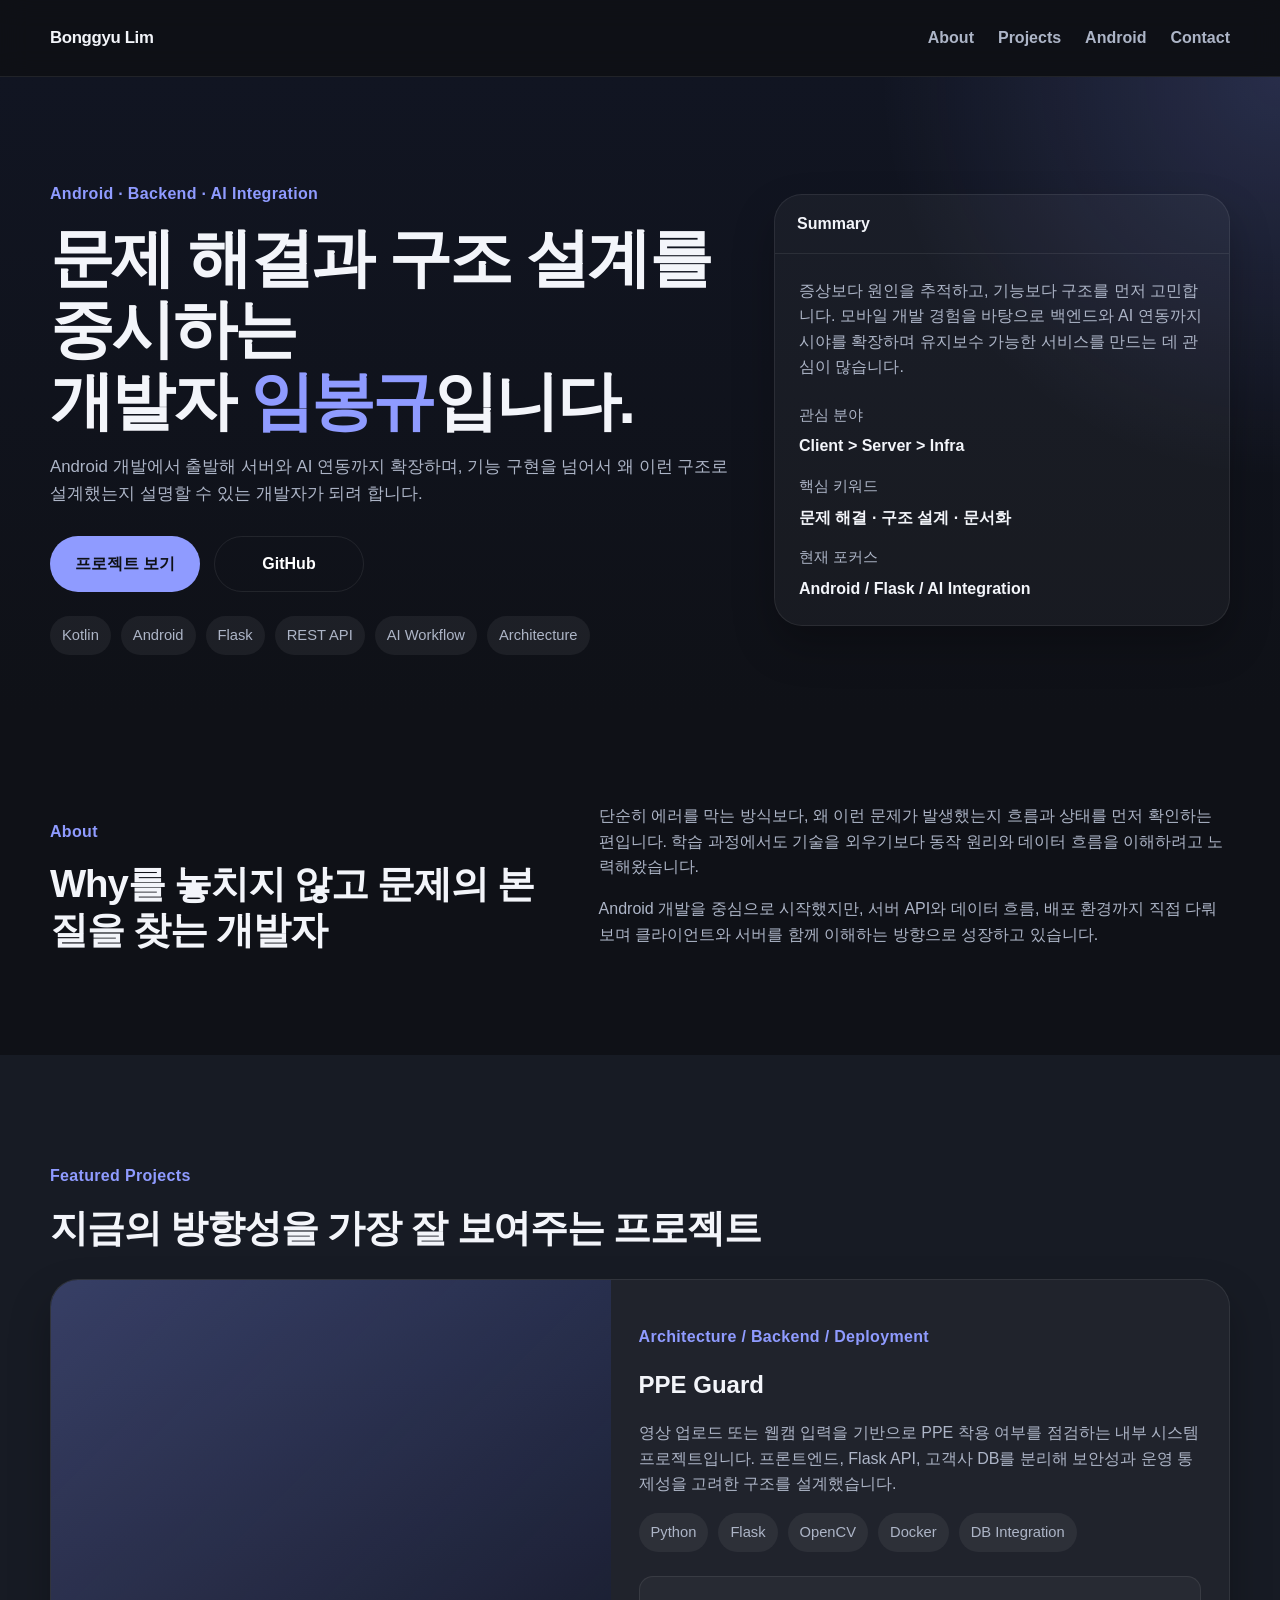
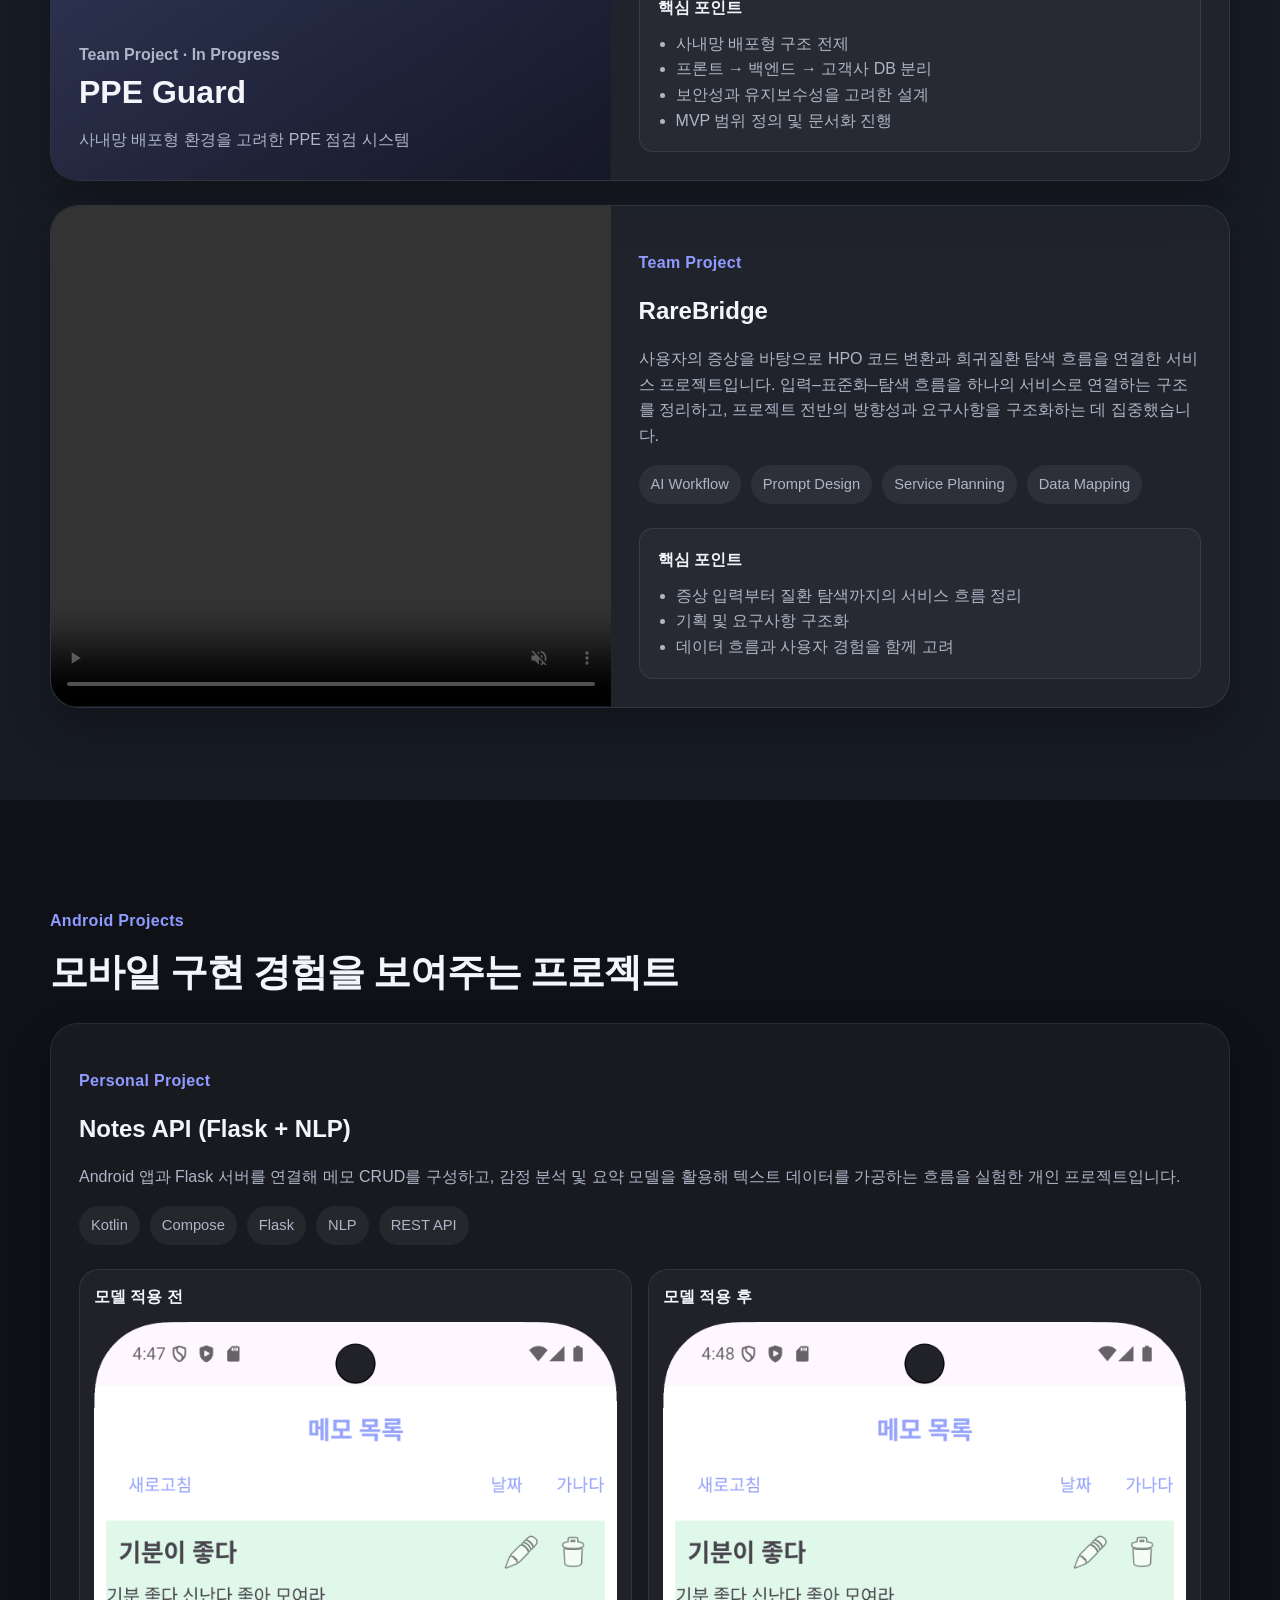
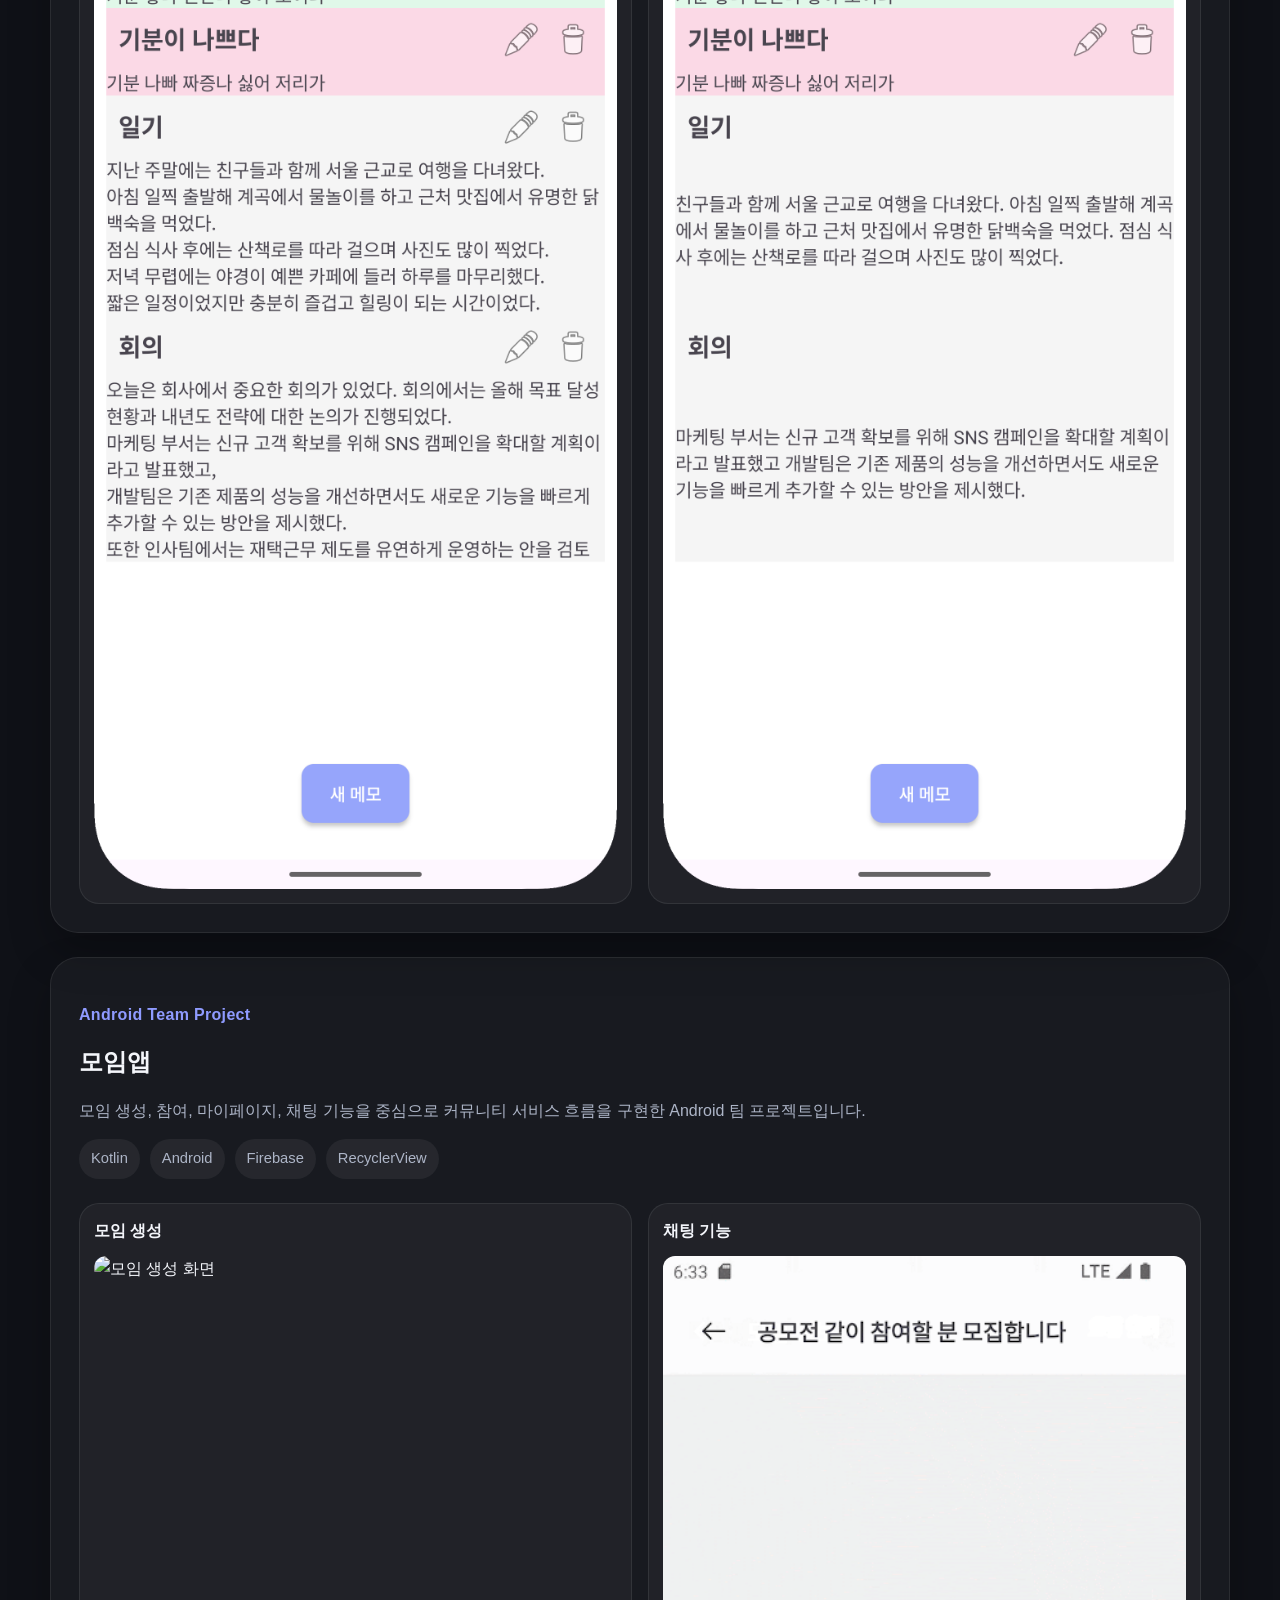
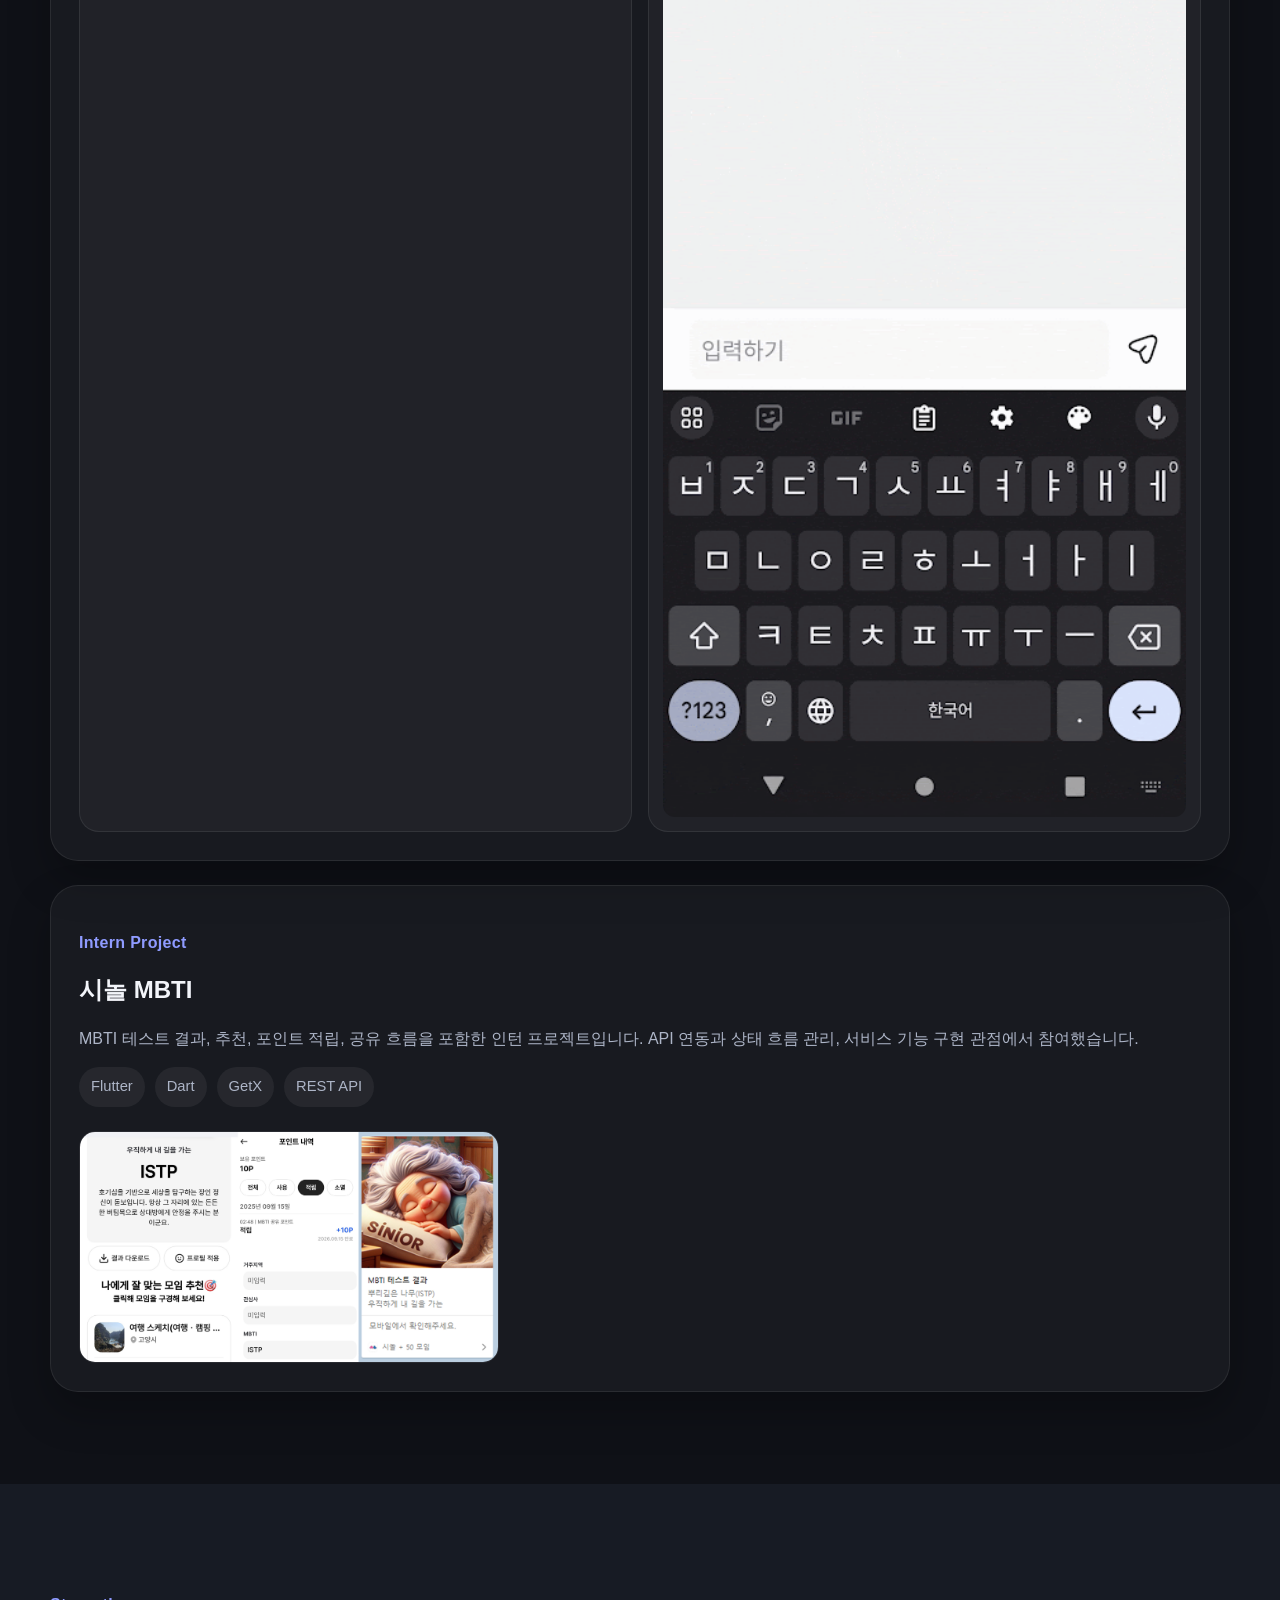
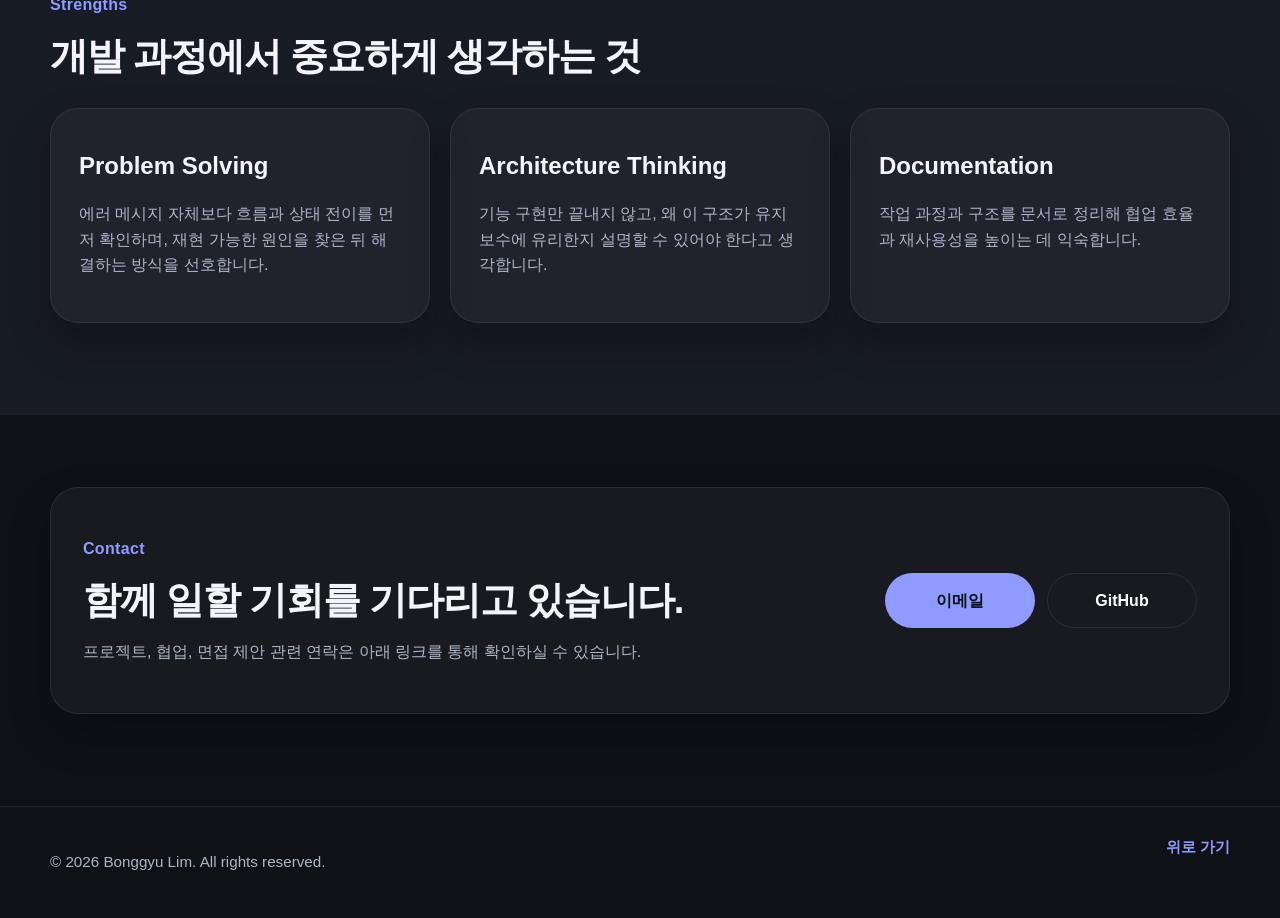
==== index.html @ f34f57df "feat: build portfolio landing page" ====
<!DOCTYPE html>
<html lang="ko">
<head>
  <meta charset="UTF-8" />
  <meta name="viewport" content="width=device-width, initial-scale=1.0" />
  <title>임봉규 | Portfolio</title>
  <meta
    name="description"
    content="문제 해결과 구조 설계를 중시하는 개발자 임봉규의 포트폴리오"
  />
  <link rel="stylesheet" href="./style.css" />
</head>
<body>
  <header class="header">
    <div class="container nav">
      <a href="#" class="logo">Bonggyu Lim</a>

      <button class="menu-toggle" aria-label="메뉴 열기">
        <span></span>
        <span></span>
        <span></span>
      </button>

      <nav class="nav-links">
        <a href="#about">About</a>
        <a href="#featured">Projects</a>
        <a href="#android">Android</a>
        <a href="#contact">Contact</a>
      </nav>
    </div>
  </header>

  <main>
    <section class="hero">
      <div class="container hero-grid">
        <div class="hero-text">
          <p class="eyebrow">Android · Backend · AI Integration</p>
          <h1>
            문제 해결과 구조 설계를 중시하는<br />
            개발자 <span>임봉규</span>입니다.
          </h1>
          <p class="hero-desc">
            Android 개발에서 출발해 서버와 AI 연동까지 확장하며,
            기능 구현을 넘어서 왜 이런 구조로 설계했는지 설명할 수 있는 개발자가 되려 합니다.
          </p>

          <div class="hero-actions">
            <a class="btn btn-primary" href="#featured">프로젝트 보기</a>
            <a class="btn btn-secondary" href="https://github.com/bonggyulim" target="_blank" rel="noopener noreferrer">GitHub</a>
          </div>

          <ul class="hero-tags">
            <li>Kotlin</li>
            <li>Android</li>
            <li>Flask</li>
            <li>REST API</li>
            <li>AI Workflow</li>
            <li>Architecture</li>
          </ul>
        </div>

        <div class="hero-card">
          <div class="hero-card-top">Summary</div>
          <div class="hero-card-body">
            <p>
              증상보다 원인을 추적하고, 기능보다 구조를 먼저 고민합니다.
              모바일 개발 경험을 바탕으로 백엔드와 AI 연동까지 시야를 확장하며
              유지보수 가능한 서비스를 만드는 데 관심이 많습니다.
            </p>

            <dl class="hero-meta">
              <div>
                <dt>관심 분야</dt>
                <dd>Client > Server > Infra</dd>
              </div>
              <div>
                <dt>핵심 키워드</dt>
                <dd>문제 해결 · 구조 설계 · 문서화</dd>
              </div>
              <div>
                <dt>현재 포커스</dt>
                <dd>Android / Flask / AI Integration</dd>
              </div>
            </dl>
          </div>
        </div>
      </div>
    </section>

    <section id="about" class="section">
      <div class="container section-grid">
        <div>
          <p class="section-label">About</p>
          <h2>Why를 놓치지 않고 문제의 본질을 찾는 개발자</h2>
        </div>

        <div class="about-copy">
          <p>
            단순히 에러를 막는 방식보다, 왜 이런 문제가 발생했는지 흐름과 상태를 먼저 확인하는 편입니다.
            학습 과정에서도 기술을 외우기보다 동작 원리와 데이터 흐름을 이해하려고 노력해왔습니다.
          </p>
          <p>
            Android 개발을 중심으로 시작했지만, 서버 API와 데이터 흐름, 배포 환경까지 직접 다뤄보며
            클라이언트와 서버를 함께 이해하는 방향으로 성장하고 있습니다.
          </p>
        </div>
      </div>
    </section>

    <section id="featured" class="section section-dark">
      <div class="container">
        <div class="section-head">
          <div>
            <p class="section-label">Featured Projects</p>
            <h2>지금의 방향성을 가장 잘 보여주는 프로젝트</h2>
          </div>
        </div>

        <div class="featured-stack">
          <article class="project-card featured-card">
            <div class="project-media cover-box cover-gradient">
              <div class="cover-content">
                <p class="cover-label">Team Project · In Progress</p>
                <h3>PPE Guard</h3>
                <p>
                  사내망 배포형 환경을 고려한 PPE 점검 시스템
                </p>
              </div>
            </div>

            <div class="project-body">
              <p class="project-type">Architecture / Backend / Deployment</p>
              <h3>PPE Guard</h3>
              <p class="project-desc">
                영상 업로드 또는 웹캠 입력을 기반으로 PPE 착용 여부를 점검하는 내부 시스템 프로젝트입니다.
                프론트엔드, Flask API, 고객사 DB를 분리해 보안성과 운영 통제성을 고려한 구조를 설계했습니다.
              </p>

              <ul class="stack-list">
                <li>Python</li>
                <li>Flask</li>
                <li>OpenCV</li>
                <li>Docker</li>
                <li>DB Integration</li>
              </ul>

              <div class="info-block">
                <h4>핵심 포인트</h4>
                <ul>
                  <li>사내망 배포형 구조 전제</li>
                  <li>프론트 → 백엔드 → 고객사 DB 분리</li>
                  <li>보안성과 유지보수성을 고려한 설계</li>
                  <li>MVP 범위 정의 및 문서화 진행</li>
                </ul>
              </div>
            </div>
          </article>

          <article class="project-card featured-card">
            <div class="project-media">
              <video controls preload="metadata" muted playsinline>
                <source src="./assets/Rarebridge.mp4" type="video/mp4" />
              </video>
            </div>

            <div class="project-body">
              <p class="project-type">Team Project</p>
              <h3>RareBridge</h3>
              <p class="project-desc">
                사용자의 증상을 바탕으로 HPO 코드 변환과 희귀질환 탐색 흐름을 연결한 서비스 프로젝트입니다.
                입력–표준화–탐색 흐름을 하나의 서비스로 연결하는 구조를 정리하고,
                프로젝트 전반의 방향성과 요구사항을 구조화하는 데 집중했습니다.
              </p>

              <ul class="stack-list">
                <li>AI Workflow</li>
                <li>Prompt Design</li>
                <li>Service Planning</li>
                <li>Data Mapping</li>
              </ul>

              <div class="info-block">
                <h4>핵심 포인트</h4>
                <ul>
                  <li>증상 입력부터 질환 탐색까지의 서비스 흐름 정리</li>
                  <li>기획 및 요구사항 구조화</li>
                  <li>데이터 흐름과 사용자 경험을 함께 고려</li>
                </ul>
              </div>
            </div>
          </article>
        </div>
      </div>
    </section>

    <section id="android" class="section">
      <div class="container">
        <div class="section-head">
          <div>
            <p class="section-label">Android Projects</p>
            <h2>모바일 구현 경험을 보여주는 프로젝트</h2>
          </div>
        </div>

        <div class="android-grid">
          <article class="project-card">
            <div class="project-body">
              <p class="project-type">Personal Project</p>
              <h3>Notes API (Flask + NLP)</h3>
              <p class="project-desc">
                Android 앱과 Flask 서버를 연결해 메모 CRUD를 구성하고,
                감정 분석 및 요약 모델을 활용해 텍스트 데이터를 가공하는 흐름을 실험한 개인 프로젝트입니다.
              </p>

              <ul class="stack-list">
                <li>Kotlin</li>
                <li>Compose</li>
                <li>Flask</li>
                <li>NLP</li>
                <li>REST API</li>
              </ul>

              <div class="compare-grid">
                <div class="compare-item">
                  <h4>모델 적용 전</h4>
                  <img src="./assets/note_before.png" alt="노트앱 모델 적용 전 화면" />
                </div>
                <div class="compare-item">
                  <h4>모델 적용 후</h4>
                  <img src="./assets/note_after.png" alt="노트앱 모델 적용 후 화면" />
                </div>
              </div>
            </div>
          </article>

          <article class="project-card">
            <div class="project-body">
              <p class="project-type">Android Team Project</p>
              <h3>모임앱</h3>
              <p class="project-desc">
                모임 생성, 참여, 마이페이지, 채팅 기능을 중심으로
                커뮤니티 서비스 흐름을 구현한 Android 팀 프로젝트입니다.
              </p>

              <ul class="stack-list">
                <li>Kotlin</li>
                <li>Android</li>
                <li>Firebase</li>
                <li>RecyclerView</li>
              </ul>

              <div class="compare-grid">
                <div class="compare-item">
                  <h4>모임 생성</h4>
                  <img src="./assets/moim_create.gif" alt="모임 생성 화면" />
                </div>
                <div class="compare-item">
                  <h4>채팅 기능</h4>
                  <img src="./assets/moim_chat.gif" alt="채팅 기능 화면" />
                </div>
              </div>
            </div>
          </article>

          <article class="project-card">
            <div class="project-body">
              <p class="project-type">Intern Project</p>
              <h3>시놀 MBTI</h3>
              <p class="project-desc">
                MBTI 테스트 결과, 추천, 포인트 적립, 공유 흐름을 포함한 인턴 프로젝트입니다.
                API 연동과 상태 흐름 관리, 서비스 기능 구현 관점에서 참여했습니다.
              </p>

              <ul class="stack-list">
                <li>Flutter</li>
                <li>Dart</li>
                <li>GetX</li>
                <li>REST API</li>
              </ul>

              <div class="single-preview">
                <img src="./assets/sinol-main.png" alt="시놀 MBTI 메인 화면" />
              </div>
            </div>
          </article>
        </div>
      </div>
    </section>

    <section class="section section-dark">
      <div class="container">
        <div class="section-head">
          <div>
            <p class="section-label">Strengths</p>
            <h2>개발 과정에서 중요하게 생각하는 것</h2>
          </div>
        </div>

        <div class="strength-grid">
          <article class="strength-card">
            <h3>Problem Solving</h3>
            <p>
              에러 메시지 자체보다 흐름과 상태 전이를 먼저 확인하며,
              재현 가능한 원인을 찾은 뒤 해결하는 방식을 선호합니다.
            </p>
          </article>

          <article class="strength-card">
            <h3>Architecture Thinking</h3>
            <p>
              기능 구현만 끝내지 않고, 왜 이 구조가 유지보수에 유리한지
              설명할 수 있어야 한다고 생각합니다.
            </p>
          </article>

          <article class="strength-card">
            <h3>Documentation</h3>
            <p>
              작업 과정과 구조를 문서로 정리해 협업 효율과 재사용성을 높이는 데 익숙합니다.
            </p>
          </article>
        </div>
      </div>
    </section>

    <section id="contact" class="section contact-section">
      <div class="container contact-box">
        <div>
          <p class="section-label">Contact</p>
          <h2>함께 일할 기회를 기다리고 있습니다.</h2>
          <p class="contact-desc">
            프로젝트, 협업, 면접 제안 관련 연락은 아래 링크를 통해 확인하실 수 있습니다.
          </p>
        </div>

        <div class="contact-actions">
          <a class="btn btn-primary" href="mailto:your-email@example.com">이메일</a>
          <a class="btn btn-secondary" href="https://github.com/bonggyulim" target="_blank" rel="noopener noreferrer">GitHub</a>
        </div>
      </div>
    </section>
  </main>

  <footer class="footer">
    <div class="container footer-inner">
      <p>© 2026 Bonggyu Lim. All rights reserved.</p>
      <a href="#" class="text-link">위로 가기</a>
    </div>
  </footer>

  <script src="./script.js"></script>
</body>
</html>
---- style.css ----
:root {
  --bg: #0f1117;
  --bg-soft: #171b24;
  --surface: rgba(255, 255, 255, 0.04);
  --surface-strong: #1e2533;
  --line: rgba(255, 255, 255, 0.08);
  --text: #f3f5fa;
  --muted: #adb5c7;
  --primary: #8f9bff;
  --primary-strong: #7382ff;
  --shadow: 0 20px 40px rgba(0, 0, 0, 0.25);
  --radius-xl: 28px;
  --radius-lg: 20px;
  --radius-md: 14px;
  --container: 1180px;
}

* {
  box-sizing: border-box;
}

html {
  scroll-behavior: smooth;
}

body {
  margin: 0;
  font-family: "Pretendard", "Noto Sans KR", Arial, sans-serif;
  background: var(--bg);
  color: var(--text);
  line-height: 1.6;
}

img,
video {
  display: block;
  width: 100%;
  height: auto;
}

a {
  color: inherit;
  text-decoration: none;
}

button {
  font: inherit;
}

.container {
  width: min(100% - 32px, var(--container));
  margin: 0 auto;
}

.header {
  position: sticky;
  top: 0;
  z-index: 100;
  backdrop-filter: blur(14px);
  background: rgba(15, 17, 23, 0.78);
  border-bottom: 1px solid var(--line);
}

.nav {
  min-height: 76px;
  display: flex;
  align-items: center;
  justify-content: space-between;
}

.logo {
  font-size: 1.05rem;
  font-weight: 800;
  letter-spacing: -0.02em;
}

.nav-links {
  display: flex;
  gap: 24px;
}

.nav-links a {
  color: var(--muted);
  font-weight: 600;
  transition: color 0.2s ease;
}

.nav-links a:hover {
  color: #fff;
}

.menu-toggle {
  display: none;
  width: 48px;
  height: 48px;
  border: 0;
  background: transparent;
  cursor: pointer;
}

.menu-toggle span {
  display: block;
  width: 24px;
  height: 2px;
  margin: 5px auto;
  border-radius: 999px;
  background: #fff;
}

.hero {
  padding: 88px 0 56px;
  background:
    radial-gradient(circle at top right, rgba(143, 155, 255, 0.18), transparent 28%),
    linear-gradient(180deg, #111522 0%, #0f1117 100%);
}

.hero-grid {
  display: grid;
  grid-template-columns: 1.2fr 0.8fr;
  gap: 40px;
  align-items: center;
}

.eyebrow,
.section-label,
.project-type {
  color: var(--primary);
  font-weight: 700;
  letter-spacing: 0.02em;
}

.hero h1 {
  margin: 16px 0;
  font-size: clamp(2.2rem, 5vw, 4.2rem);
  line-height: 1.12;
  letter-spacing: -0.04em;
}

.hero h1 span {
  color: var(--primary);
}

.hero-desc {
  max-width: 700px;
  color: var(--muted);
  font-size: 1.05rem;
}

.hero-actions {
  display: flex;
  gap: 14px;
  flex-wrap: wrap;
  margin: 28px 0 24px;
}

.btn {
  display: inline-flex;
  align-items: center;
  justify-content: center;
  min-width: 150px;
  padding: 14px 20px;
  border-radius: 999px;
  font-weight: 700;
  transition: transform 0.2s ease, background 0.2s ease;
}

.btn:hover {
  transform: translateY(-2px);
}

.btn-primary {
  background: var(--primary);
  color: #0f1117;
}

.btn-primary:hover {
  background: var(--primary-strong);
}

.btn-secondary {
  background: transparent;
  border: 1px solid var(--line);
  color: #fff;
}

.hero-tags,
.stack-list {
  display: flex;
  flex-wrap: wrap;
  gap: 10px;
  padding: 0;
  margin: 0;
  list-style: none;
}

.hero-tags li,
.stack-list li {
  padding: 8px 12px;
  border-radius: 999px;
  background: rgba(255, 255, 255, 0.06);
  color: var(--muted);
  font-size: 0.92rem;
}

.hero-card,
.project-card,
.strength-card,
.contact-box {
  background: var(--surface);
  border: 1px solid var(--line);
  border-radius: var(--radius-xl);
  box-shadow: var(--shadow);
}

.hero-card {
  overflow: hidden;
}

.hero-card-top {
  padding: 16px 22px;
  border-bottom: 1px solid var(--line);
  font-weight: 700;
}

.hero-card-body {
  padding: 24px;
}

.hero-card-body p {
  margin-top: 0;
  color: var(--muted);
}

.hero-meta {
  display: grid;
  gap: 16px;
  margin: 24px 0 0;
}

.hero-meta dt {
  color: var(--muted);
  margin-bottom: 6px;
  font-size: 0.92rem;
}

.hero-meta dd {
  margin: 0;
  font-weight: 700;
}

.section {
  padding: 92px 0;
}

.section-dark {
  background: var(--bg-soft);
}

.section-grid {
  display: grid;
  grid-template-columns: 0.9fr 1.1fr;
  gap: 32px;
}

.section-head {
  display: flex;
  justify-content: space-between;
  align-items: end;
  margin-bottom: 28px;
}

.section h2 {
  margin: 10px 0 0;
  font-size: clamp(1.8rem, 3vw, 2.6rem);
  line-height: 1.2;
  letter-spacing: -0.03em;
}

.about-copy p {
  margin: 0 0 16px;
  color: var(--muted);
}

.featured-stack {
  display: grid;
  gap: 24px;
}

.project-card {
  overflow: hidden;
}

.featured-card {
  display: grid;
  grid-template-columns: 0.95fr 1.05fr;
}

.project-media {
  background: #121826;
  min-height: 280px;
}

.project-media img,
.project-media video {
  width: 100%;
  height: 100%;
  object-fit: cover;
}

.cover-box {
  display: flex;
  align-items: end;
  padding: 28px;
}

.cover-gradient {
  background:
    linear-gradient(135deg, rgba(143, 155, 255, 0.28), rgba(90, 103, 216, 0.08)),
    linear-gradient(180deg, #151b2a 0%, #0f1117 100%);
}

.cover-content {
  max-width: 420px;
}

.cover-label {
  color: var(--primary);
  font-weight: 700;
  margin: 0 0 8px;
}

.cover-content h3 {
  margin: 0 0 8px;
  font-size: 2rem;
}

.cover-content p {
  margin: 0;
  color: var(--muted);
}

.project-body {
  padding: 28px;
}

.project-body h3,
.strength-card h3 {
  margin: 10px 0 12px;
  font-size: 1.5rem;
}

.project-desc,
.contact-desc,
.strength-card p {
  color: var(--muted);
}

.info-block {
  margin-top: 24px;
  padding: 18px;
  border-radius: var(--radius-md);
  background: rgba(255, 255, 255, 0.035);
  border: 1px solid var(--line);
}

.info-block h4 {
  margin: 0 0 10px;
  font-size: 1rem;
}

.info-block ul {
  margin: 0;
  padding-left: 18px;
  color: var(--muted);
}

.android-grid {
  display: grid;
  grid-template-columns: 1fr;
  gap: 24px;
}

.compare-grid {
  display: grid;
  grid-template-columns: repeat(2, minmax(0, 1fr));
  gap: 16px;
  margin-top: 24px;
}

.compare-item {
  padding: 14px;
  border-radius: var(--radius-lg);
  background: rgba(255, 255, 255, 0.04);
  border: 1px solid var(--line);
}

.compare-item h4 {
  margin: 0 0 12px;
  font-size: 1rem;
}

.compare-item img {
  border-radius: 12px;
}

.single-preview {
  margin-top: 24px;
  max-width: 420px;
}

.single-preview img {
  border-radius: 16px;
  border: 1px solid var(--line);
}

.strength-grid {
  display: grid;
  grid-template-columns: repeat(3, minmax(0, 1fr));
  gap: 20px;
}

.strength-card {
  padding: 28px;
}

.contact-section {
  padding-top: 72px;
}

.contact-box {
  display: flex;
  justify-content: space-between;
  align-items: center;
  gap: 32px;
  padding: 32px;
}

.contact-actions {
  display: flex;
  gap: 12px;
  flex-wrap: wrap;
}

.footer {
  border-top: 1px solid var(--line);
  padding: 28px 0;
}

.footer-inner {
  display: flex;
  justify-content: space-between;
  gap: 20px;
  color: var(--muted);
  font-size: 0.95rem;
}

.text-link {
  color: var(--primary);
  font-weight: 700;
}

.text-link:hover {
  text-decoration: underline;
}

@media (max-width: 980px) {
  .hero-grid,
  .section-grid,
  .featured-card,
  .strength-grid,
  .contact-box {
    grid-template-columns: 1fr;
  }

  .compare-grid {
    grid-template-columns: 1fr;
  }
}

@media (max-width: 768px) {
  .nav-links {
    display: none;
    position: absolute;
    top: 76px;
    left: 16px;
    right: 16px;
    padding: 16px;
    flex-direction: column;
    background: #121722;
    border: 1px solid var(--line);
    border-radius: 18px;
  }

  .nav-links.is-open {
    display: flex;
  }

  .menu-toggle {
    display: block;
  }

  .hero,
  .section {
    padding-top: 72px;
    padding-bottom: 56px;
  }

  .hero h1 {
    font-size: 2.3rem;
  }

  .project-body,
  .strength-card {
    padding: 22px;
  }

  .footer-inner {
    flex-direction: column;
  }
}
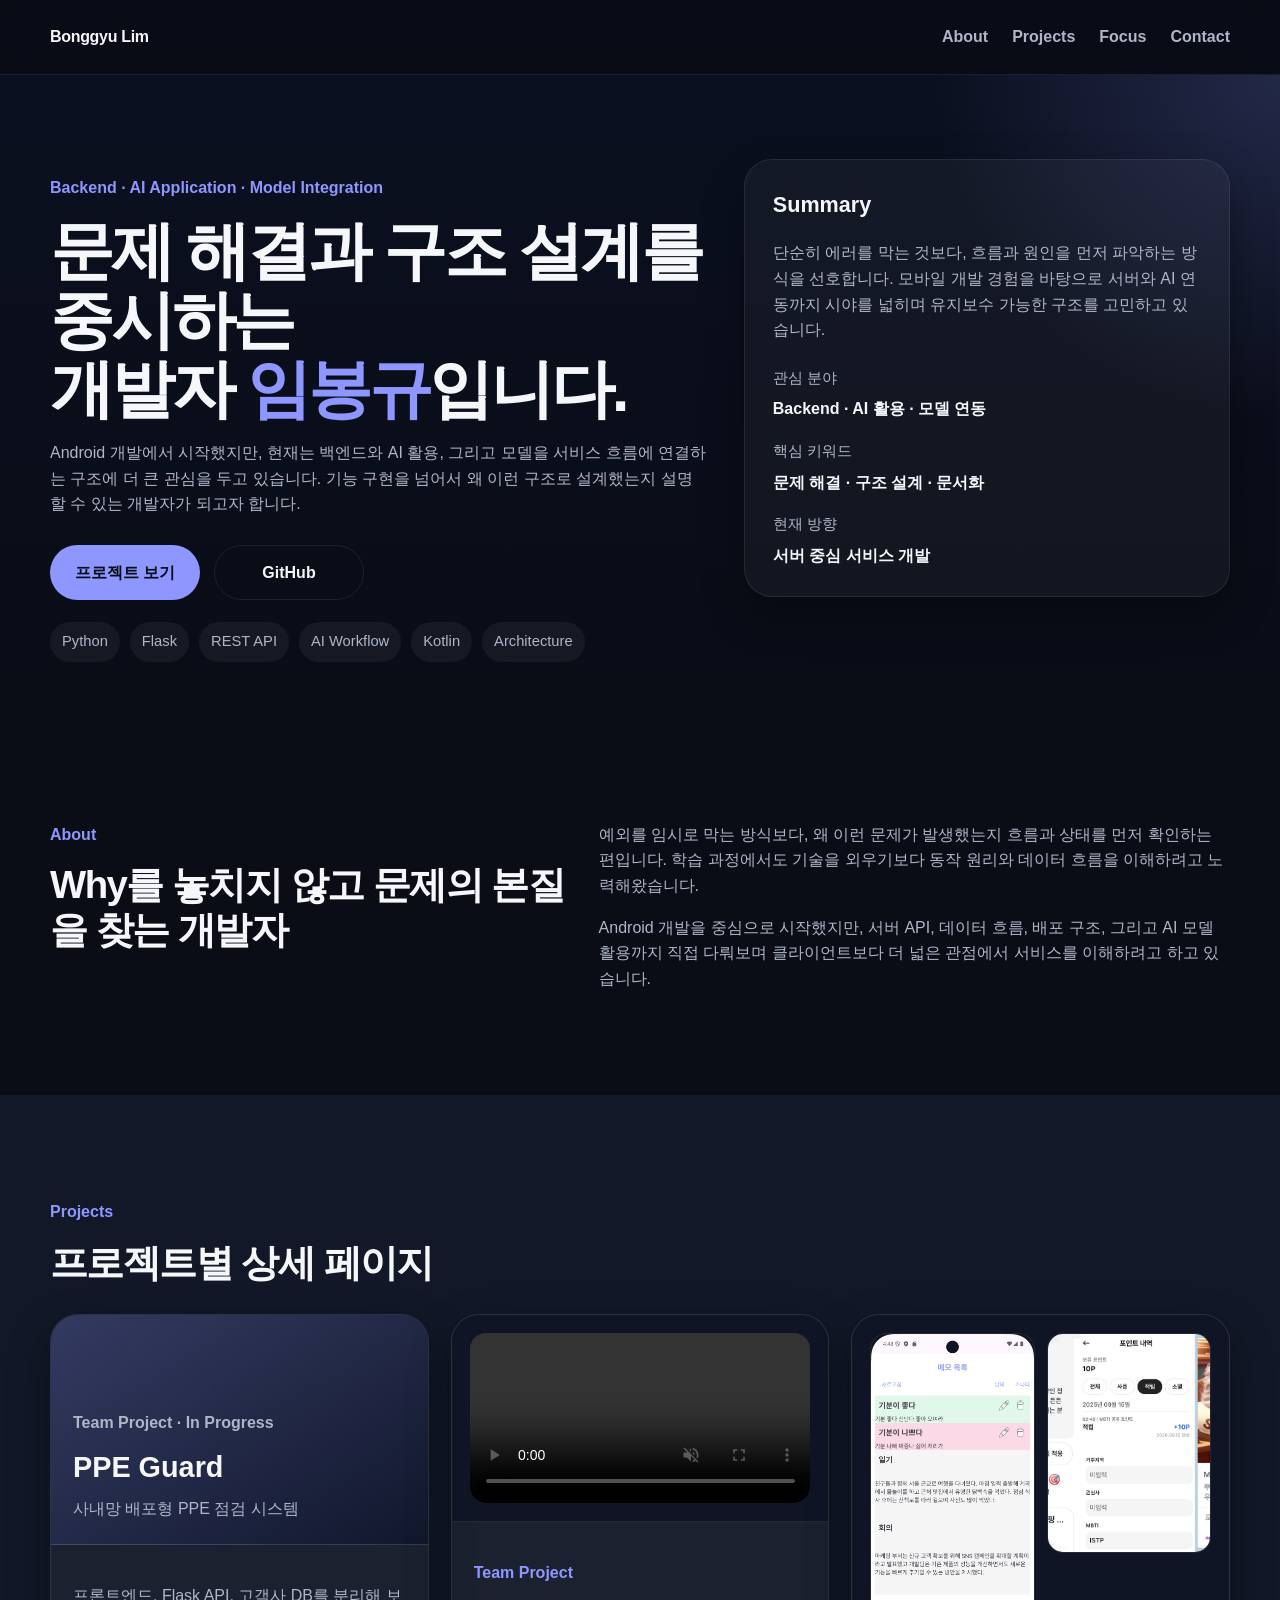
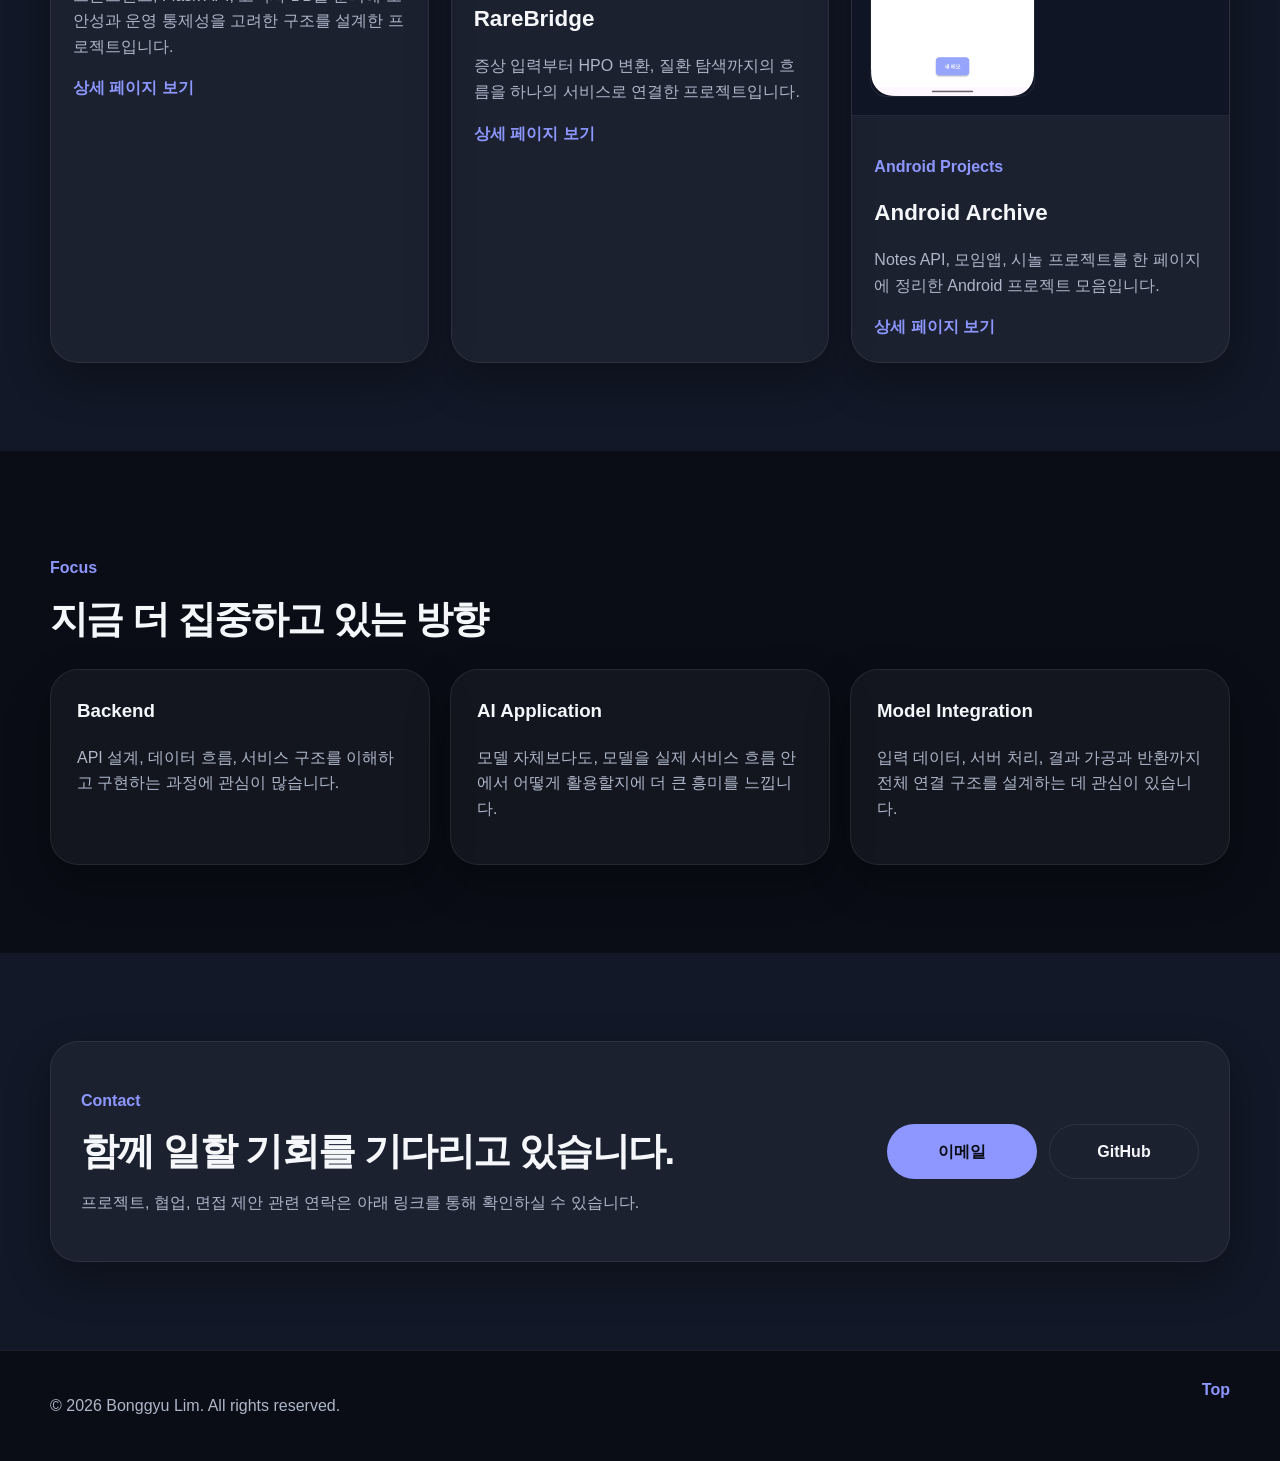
==== commit 4393f007: "feat: build portfolio landing page" ====
--- a/index.html
+++ b/index.html
@@ -6,25 +6,23 @@
   <title>임봉규 | Portfolio</title>
   <meta
     name="description"
-    content="문제 해결과 구조 설계를 중시하는 개발자 임봉규의 포트폴리오"
+    content="백엔드 · AI 활용 · 모델 연동에 관심이 있는 개발자 임봉규의 포트폴리오"
   />
   <link rel="stylesheet" href="./style.css" />
 </head>
 <body>
   <header class="header">
     <div class="container nav">
-      <a href="#" class="logo">Bonggyu Lim</a>
+      <a href="./index.html" class="logo">Bonggyu Lim</a>
 
       <button class="menu-toggle" aria-label="메뉴 열기">
-        <span></span>
-        <span></span>
-        <span></span>
+        <span></span><span></span><span></span>
       </button>
 
       <nav class="nav-links">
         <a href="#about">About</a>
-        <a href="#featured">Projects</a>
-        <a href="#android">Android</a>
+        <a href="#projects">Projects</a>
+        <a href="#focus">Focus</a>
         <a href="#contact">Contact</a>
       </nav>
     </div>
@@ -33,302 +31,180 @@
   <main>
     <section class="hero">
       <div class="container hero-grid">
-        <div class="hero-text">
-          <p class="eyebrow">Android · Backend · AI Integration</p>
+        <div class="hero-copy">
+          <p class="eyebrow">Backend · AI Application · Model Integration</p>
           <h1>
             문제 해결과 구조 설계를 중시하는<br />
             개발자 <span>임봉규</span>입니다.
           </h1>
           <p class="hero-desc">
-            Android 개발에서 출발해 서버와 AI 연동까지 확장하며,
-            기능 구현을 넘어서 왜 이런 구조로 설계했는지 설명할 수 있는 개발자가 되려 합니다.
+            Android 개발에서 시작했지만, 현재는 백엔드와 AI 활용,
+            그리고 모델을 서비스 흐름에 연결하는 구조에 더 큰 관심을 두고 있습니다.
+            기능 구현을 넘어서 왜 이런 구조로 설계했는지 설명할 수 있는 개발자가 되고자 합니다.
           </p>
 
           <div class="hero-actions">
-            <a class="btn btn-primary" href="#featured">프로젝트 보기</a>
+            <a class="btn btn-primary" href="#projects">프로젝트 보기</a>
             <a class="btn btn-secondary" href="https://github.com/bonggyulim" target="_blank" rel="noopener noreferrer">GitHub</a>
           </div>
 
-          <ul class="hero-tags">
-            <li>Kotlin</li>
-            <li>Android</li>
+          <ul class="tag-list">
+            <li>Python</li>
             <li>Flask</li>
             <li>REST API</li>
             <li>AI Workflow</li>
+            <li>Kotlin</li>
             <li>Architecture</li>
           </ul>
         </div>
 
-        <div class="hero-card">
-          <div class="hero-card-top">Summary</div>
-          <div class="hero-card-body">
-            <p>
-              증상보다 원인을 추적하고, 기능보다 구조를 먼저 고민합니다.
-              모바일 개발 경험을 바탕으로 백엔드와 AI 연동까지 시야를 확장하며
-              유지보수 가능한 서비스를 만드는 데 관심이 많습니다.
-            </p>
-
-            <dl class="hero-meta">
-              <div>
-                <dt>관심 분야</dt>
-                <dd>Client > Server > Infra</dd>
-              </div>
-              <div>
-                <dt>핵심 키워드</dt>
-                <dd>문제 해결 · 구조 설계 · 문서화</dd>
-              </div>
-              <div>
-                <dt>현재 포커스</dt>
-                <dd>Android / Flask / AI Integration</dd>
-              </div>
-            </dl>
-          </div>
-        </div>
+        <aside class="summary-card">
+          <h2>Summary</h2>
+          <p>
+            단순히 에러를 막는 것보다, 흐름과 원인을 먼저 파악하는 방식을 선호합니다.
+            모바일 개발 경험을 바탕으로 서버와 AI 연동까지 시야를 넓히며
+            유지보수 가능한 구조를 고민하고 있습니다.
+          </p>
+
+          <dl class="summary-list">
+            <div>
+              <dt>관심 분야</dt>
+              <dd>Backend · AI 활용 · 모델 연동</dd>
+            </div>
+            <div>
+              <dt>핵심 키워드</dt>
+              <dd>문제 해결 · 구조 설계 · 문서화</dd>
+            </div>
+            <div>
+              <dt>현재 방향</dt>
+              <dd>서버 중심 서비스 개발</dd>
+            </div>
+          </dl>
+        </aside>
       </div>
     </section>
 
     <section id="about" class="section">
-      <div class="container section-grid">
+      <div class="container two-col">
         <div>
           <p class="section-label">About</p>
           <h2>Why를 놓치지 않고 문제의 본질을 찾는 개발자</h2>
         </div>
 
-        <div class="about-copy">
+        <div class="body-copy">
           <p>
-            단순히 에러를 막는 방식보다, 왜 이런 문제가 발생했는지 흐름과 상태를 먼저 확인하는 편입니다.
+            예외를 임시로 막는 방식보다, 왜 이런 문제가 발생했는지 흐름과 상태를 먼저 확인하는 편입니다.
             학습 과정에서도 기술을 외우기보다 동작 원리와 데이터 흐름을 이해하려고 노력해왔습니다.
           </p>
           <p>
-            Android 개발을 중심으로 시작했지만, 서버 API와 데이터 흐름, 배포 환경까지 직접 다뤄보며
-            클라이언트와 서버를 함께 이해하는 방향으로 성장하고 있습니다.
-          </p>
-        </div>
-      </div>
-    </section>
-
-    <section id="featured" class="section section-dark">
+            Android 개발을 중심으로 시작했지만, 서버 API, 데이터 흐름, 배포 구조,
+            그리고 AI 모델 활용까지 직접 다뤄보며 클라이언트보다 더 넓은 관점에서 서비스를 이해하려고 하고 있습니다.
+          </p>
+        </div>
+      </div>
+    </section>
+
+    <section id="projects" class="section section-dark">
       <div class="container">
         <div class="section-head">
           <div>
-            <p class="section-label">Featured Projects</p>
-            <h2>지금의 방향성을 가장 잘 보여주는 프로젝트</h2>
+            <p class="section-label">Projects</p>
+            <h2>프로젝트별 상세 페이지</h2>
           </div>
         </div>
 
-        <div class="featured-stack">
-          <article class="project-card featured-card">
-            <div class="project-media cover-box cover-gradient">
-              <div class="cover-content">
-                <p class="cover-label">Team Project · In Progress</p>
+        <div class="project-grid-main">
+          <article class="project-link-card">
+            <div class="project-cover gradient-cover">
+              <div class="project-cover-inner">
+                <p class="project-kind">Team Project · In Progress</p>
                 <h3>PPE Guard</h3>
-                <p>
-                  사내망 배포형 환경을 고려한 PPE 점검 시스템
-                </p>
+                <p>사내망 배포형 PPE 점검 시스템</p>
               </div>
             </div>
-
-            <div class="project-body">
-              <p class="project-type">Architecture / Backend / Deployment</p>
-              <h3>PPE Guard</h3>
+            <div class="project-card-body">
               <p class="project-desc">
-                영상 업로드 또는 웹캠 입력을 기반으로 PPE 착용 여부를 점검하는 내부 시스템 프로젝트입니다.
-                프론트엔드, Flask API, 고객사 DB를 분리해 보안성과 운영 통제성을 고려한 구조를 설계했습니다.
+                프론트엔드, Flask API, 고객사 DB를 분리해
+                보안성과 운영 통제성을 고려한 구조를 설계한 프로젝트입니다.
               </p>
-
-              <ul class="stack-list">
-                <li>Python</li>
-                <li>Flask</li>
-                <li>OpenCV</li>
-                <li>Docker</li>
-                <li>DB Integration</li>
-              </ul>
-
-              <div class="info-block">
-                <h4>핵심 포인트</h4>
-                <ul>
-                  <li>사내망 배포형 구조 전제</li>
-                  <li>프론트 → 백엔드 → 고객사 DB 분리</li>
-                  <li>보안성과 유지보수성을 고려한 설계</li>
-                  <li>MVP 범위 정의 및 문서화 진행</li>
-                </ul>
-              </div>
-            </div>
-          </article>
-
-          <article class="project-card featured-card">
-            <div class="project-media">
+              <a class="text-link" href="./pages/ppe-guard.html">상세 페이지 보기</a>
+            </div>
+          </article>
+
+          <article class="project-link-card">
+            <div class="project-cover video-cover small-video">
               <video controls preload="metadata" muted playsinline>
                 <source src="./assets/Rarebridge.mp4" type="video/mp4" />
               </video>
             </div>
-
-            <div class="project-body">
-              <p class="project-type">Team Project</p>
+            <div class="project-card-body">
+              <p class="project-kind">Team Project</p>
               <h3>RareBridge</h3>
               <p class="project-desc">
-                사용자의 증상을 바탕으로 HPO 코드 변환과 희귀질환 탐색 흐름을 연결한 서비스 프로젝트입니다.
-                입력–표준화–탐색 흐름을 하나의 서비스로 연결하는 구조를 정리하고,
-                프로젝트 전반의 방향성과 요구사항을 구조화하는 데 집중했습니다.
+                증상 입력부터 HPO 변환, 질환 탐색까지의 흐름을 하나의 서비스로 연결한 프로젝트입니다.
               </p>
-
-              <ul class="stack-list">
-                <li>AI Workflow</li>
-                <li>Prompt Design</li>
-                <li>Service Planning</li>
-                <li>Data Mapping</li>
-              </ul>
-
-              <div class="info-block">
-                <h4>핵심 포인트</h4>
-                <ul>
-                  <li>증상 입력부터 질환 탐색까지의 서비스 흐름 정리</li>
-                  <li>기획 및 요구사항 구조화</li>
-                  <li>데이터 흐름과 사용자 경험을 함께 고려</li>
-                </ul>
+              <a class="text-link" href="./pages/rarebridge.html">상세 페이지 보기</a>
+            </div>
+          </article>
+
+          <article class="project-link-card">
+            <div class="project-cover android-preview">
+              <div class="android-mini-grid">
+                <img src="./assets/note_after.png" alt="노트앱 화면" />
+                <img src="./assets/sinol-main.png" alt="시놀 화면" class="sinol-preview" />
               </div>
             </div>
-          </article>
-        </div>
-      </div>
-    </section>
-
-    <section id="android" class="section">
+            <div class="project-card-body">
+              <p class="project-kind">Android Projects</p>
+              <h3>Android Archive</h3>
+              <p class="project-desc">
+                Notes API, 모임앱, 시놀 프로젝트를 한 페이지에 정리한 Android 프로젝트 모음입니다.
+              </p>
+              <a class="text-link" href="./pages/android.html">상세 페이지 보기</a>
+            </div>
+          </article>
+        </div>
+      </div>
+    </section>
+
+    <section id="focus" class="section">
       <div class="container">
         <div class="section-head">
           <div>
-            <p class="section-label">Android Projects</p>
-            <h2>모바일 구현 경험을 보여주는 프로젝트</h2>
+            <p class="section-label">Focus</p>
+            <h2>지금 더 집중하고 있는 방향</h2>
           </div>
         </div>
 
-        <div class="android-grid">
-          <article class="project-card">
-            <div class="project-body">
-              <p class="project-type">Personal Project</p>
-              <h3>Notes API (Flask + NLP)</h3>
-              <p class="project-desc">
-                Android 앱과 Flask 서버를 연결해 메모 CRUD를 구성하고,
-                감정 분석 및 요약 모델을 활용해 텍스트 데이터를 가공하는 흐름을 실험한 개인 프로젝트입니다.
-              </p>
-
-              <ul class="stack-list">
-                <li>Kotlin</li>
-                <li>Compose</li>
-                <li>Flask</li>
-                <li>NLP</li>
-                <li>REST API</li>
-              </ul>
-
-              <div class="compare-grid">
-                <div class="compare-item">
-                  <h4>모델 적용 전</h4>
-                  <img src="./assets/note_before.png" alt="노트앱 모델 적용 전 화면" />
-                </div>
-                <div class="compare-item">
-                  <h4>모델 적용 후</h4>
-                  <img src="./assets/note_after.png" alt="노트앱 모델 적용 후 화면" />
-                </div>
-              </div>
-            </div>
-          </article>
-
-          <article class="project-card">
-            <div class="project-body">
-              <p class="project-type">Android Team Project</p>
-              <h3>모임앱</h3>
-              <p class="project-desc">
-                모임 생성, 참여, 마이페이지, 채팅 기능을 중심으로
-                커뮤니티 서비스 흐름을 구현한 Android 팀 프로젝트입니다.
-              </p>
-
-              <ul class="stack-list">
-                <li>Kotlin</li>
-                <li>Android</li>
-                <li>Firebase</li>
-                <li>RecyclerView</li>
-              </ul>
-
-              <div class="compare-grid">
-                <div class="compare-item">
-                  <h4>모임 생성</h4>
-                  <img src="./assets/moim_create.gif" alt="모임 생성 화면" />
-                </div>
-                <div class="compare-item">
-                  <h4>채팅 기능</h4>
-                  <img src="./assets/moim_chat.gif" alt="채팅 기능 화면" />
-                </div>
-              </div>
-            </div>
-          </article>
-
-          <article class="project-card">
-            <div class="project-body">
-              <p class="project-type">Intern Project</p>
-              <h3>시놀 MBTI</h3>
-              <p class="project-desc">
-                MBTI 테스트 결과, 추천, 포인트 적립, 공유 흐름을 포함한 인턴 프로젝트입니다.
-                API 연동과 상태 흐름 관리, 서비스 기능 구현 관점에서 참여했습니다.
-              </p>
-
-              <ul class="stack-list">
-                <li>Flutter</li>
-                <li>Dart</li>
-                <li>GetX</li>
-                <li>REST API</li>
-              </ul>
-
-              <div class="single-preview">
-                <img src="./assets/sinol-main.png" alt="시놀 MBTI 메인 화면" />
-              </div>
-            </div>
-          </article>
-        </div>
-      </div>
-    </section>
-
-    <section class="section section-dark">
-      <div class="container">
-        <div class="section-head">
-          <div>
-            <p class="section-label">Strengths</p>
-            <h2>개발 과정에서 중요하게 생각하는 것</h2>
-          </div>
-        </div>
-
-        <div class="strength-grid">
-          <article class="strength-card">
-            <h3>Problem Solving</h3>
+        <div class="focus-grid">
+          <article class="focus-card">
+            <h3>Backend</h3>
             <p>
-              에러 메시지 자체보다 흐름과 상태 전이를 먼저 확인하며,
-              재현 가능한 원인을 찾은 뒤 해결하는 방식을 선호합니다.
+              API 설계, 데이터 흐름, 서비스 구조를 이해하고 구현하는 과정에 관심이 많습니다.
             </p>
           </article>
-
-          <article class="strength-card">
-            <h3>Architecture Thinking</h3>
+          <article class="focus-card">
+            <h3>AI Application</h3>
             <p>
-              기능 구현만 끝내지 않고, 왜 이 구조가 유지보수에 유리한지
-              설명할 수 있어야 한다고 생각합니다.
+              모델 자체보다도, 모델을 실제 서비스 흐름 안에서 어떻게 활용할지에 더 큰 흥미를 느낍니다.
             </p>
           </article>
-
-          <article class="strength-card">
-            <h3>Documentation</h3>
+          <article class="focus-card">
+            <h3>Model Integration</h3>
             <p>
-              작업 과정과 구조를 문서로 정리해 협업 효율과 재사용성을 높이는 데 익숙합니다.
+              입력 데이터, 서버 처리, 결과 가공과 반환까지 전체 연결 구조를 설계하는 데 관심이 있습니다.
             </p>
           </article>
         </div>
       </div>
     </section>
 
-    <section id="contact" class="section contact-section">
+    <section id="contact" class="section section-dark contact-section">
       <div class="container contact-box">
         <div>
           <p class="section-label">Contact</p>
           <h2>함께 일할 기회를 기다리고 있습니다.</h2>
-          <p class="contact-desc">
+          <p class="body-muted">
             프로젝트, 협업, 면접 제안 관련 연락은 아래 링크를 통해 확인하실 수 있습니다.
           </p>
         </div>
@@ -344,7 +220,7 @@
   <footer class="footer">
     <div class="container footer-inner">
       <p>© 2026 Bonggyu Lim. All rights reserved.</p>
-      <a href="#" class="text-link">위로 가기</a>
+      <a href="./index.html" class="text-link">Top</a>
     </div>
   </footer>
 
--- a/style.css
+++ b/style.css
@@ -1,17 +1,17 @@
 :root {
-  --bg: #0f1117;
-  --bg-soft: #171b24;
-  --surface: rgba(255, 255, 255, 0.04);
-  --surface-strong: #1e2533;
+  --bg: #0a0d16;
+  --bg-soft: #121827;
+  --card: #161d2d;
+  --card-2: #1a2234;
   --line: rgba(255, 255, 255, 0.08);
-  --text: #f3f5fa;
-  --muted: #adb5c7;
-  --primary: #8f9bff;
+  --text: #f5f7fb;
+  --muted: #aeb6c8;
+  --primary: #8d97ff;
   --primary-strong: #7382ff;
-  --shadow: 0 20px 40px rgba(0, 0, 0, 0.25);
   --radius-xl: 28px;
-  --radius-lg: 20px;
-  --radius-md: 14px;
+  --radius-lg: 22px;
+  --radius-md: 16px;
+  --shadow: 0 18px 44px rgba(0, 0, 0, 0.32);
   --container: 1180px;
 }
 
@@ -25,9 +25,9 @@
 
 body {
   margin: 0;
-  font-family: "Pretendard", "Noto Sans KR", Arial, sans-serif;
   background: var(--bg);
   color: var(--text);
+  font-family: "Pretendard", "Noto Sans KR", Arial, sans-serif;
   line-height: 1.6;
 }
 
@@ -57,19 +57,18 @@
   top: 0;
   z-index: 100;
   backdrop-filter: blur(14px);
-  background: rgba(15, 17, 23, 0.78);
+  background: rgba(10, 13, 22, 0.82);
   border-bottom: 1px solid var(--line);
 }
 
 .nav {
-  min-height: 76px;
+  min-height: 74px;
   display: flex;
   align-items: center;
   justify-content: space-between;
 }
 
 .logo {
-  font-size: 1.05rem;
   font-weight: 800;
   letter-spacing: -0.02em;
 }
@@ -82,17 +81,16 @@
 .nav-links a {
   color: var(--muted);
   font-weight: 600;
-  transition: color 0.2s ease;
 }
 
 .nav-links a:hover {
-  color: #fff;
+  color: var(--text);
 }
 
 .menu-toggle {
   display: none;
-  width: 48px;
-  height: 48px;
+  width: 46px;
+  height: 46px;
   border: 0;
   background: transparent;
   cursor: pointer;
@@ -103,54 +101,59 @@
   width: 24px;
   height: 2px;
   margin: 5px auto;
+  background: #fff;
   border-radius: 999px;
-  background: #fff;
 }
 
 .hero {
-  padding: 88px 0 56px;
+  padding: 84px 0 56px;
   background:
-    radial-gradient(circle at top right, rgba(143, 155, 255, 0.18), transparent 28%),
-    linear-gradient(180deg, #111522 0%, #0f1117 100%);
+    radial-gradient(circle at top right, rgba(141, 151, 255, 0.18), transparent 24%),
+    linear-gradient(180deg, #0b1020 0%, #0a0d16 100%);
 }
 
 .hero-grid {
   display: grid;
-  grid-template-columns: 1.2fr 0.8fr;
-  gap: 40px;
-  align-items: center;
+  grid-template-columns: 1.15fr 0.85fr;
+  gap: 36px;
+  align-items: start;
 }
 
 .eyebrow,
 .section-label,
-.project-type {
+.project-kind {
   color: var(--primary);
   font-weight: 700;
-  letter-spacing: 0.02em;
 }
 
 .hero h1 {
-  margin: 16px 0;
-  font-size: clamp(2.2rem, 5vw, 4.2rem);
-  line-height: 1.12;
-  letter-spacing: -0.04em;
+  margin: 14px 0 16px;
+  font-size: clamp(2.3rem, 5vw, 4.5rem);
+  line-height: 1.08;
+  letter-spacing: -0.05em;
 }
 
 .hero h1 span {
   color: var(--primary);
 }
 
-.hero-desc {
-  max-width: 700px;
+.hero-desc,
+.body-copy p,
+.body-muted,
+.page-desc,
+.project-desc,
+.summary-card p,
+.focus-card p,
+.detail-card p,
+.detail-card li {
   color: var(--muted);
-  font-size: 1.05rem;
 }
 
 .hero-actions {
   display: flex;
   gap: 14px;
   flex-wrap: wrap;
-  margin: 28px 0 24px;
+  margin: 28px 0 22px;
 }
 
 .btn {
@@ -161,7 +164,7 @@
   padding: 14px 20px;
   border-radius: 999px;
   font-weight: 700;
-  transition: transform 0.2s ease, background 0.2s ease;
+  transition: 0.2s ease;
 }
 
 .btn:hover {
@@ -170,7 +173,7 @@
 
 .btn-primary {
   background: var(--primary);
-  color: #0f1117;
+  color: #0a0d16;
 }
 
 .btn-primary:hover {
@@ -178,13 +181,11 @@
 }
 
 .btn-secondary {
-  background: transparent;
   border: 1px solid var(--line);
-  color: #fff;
-}
-
-.hero-tags,
-.stack-list {
+  color: var(--text);
+}
+
+.tag-list {
   display: flex;
   flex-wrap: wrap;
   gap: 10px;
@@ -193,265 +194,152 @@
   list-style: none;
 }
 
-.hero-tags li,
-.stack-list li {
+.tag-list li {
   padding: 8px 12px;
   border-radius: 999px;
-  background: rgba(255, 255, 255, 0.06);
+  background: rgba(255, 255, 255, 0.05);
   color: var(--muted);
   font-size: 0.92rem;
 }
 
-.hero-card,
-.project-card,
-.strength-card,
+.summary-card,
+.project-link-card,
+.focus-card,
+.detail-card,
 .contact-box {
-  background: var(--surface);
+  background: rgba(255, 255, 255, 0.04);
   border: 1px solid var(--line);
   border-radius: var(--radius-xl);
   box-shadow: var(--shadow);
 }
 
-.hero-card {
-  overflow: hidden;
-}
-
-.hero-card-top {
-  padding: 16px 22px;
-  border-bottom: 1px solid var(--line);
-  font-weight: 700;
-}
-
-.hero-card-body {
-  padding: 24px;
-}
-
-.hero-card-body p {
+.summary-card {
+  padding: 28px;
+}
+
+.summary-card h2 {
   margin-top: 0;
-  color: var(--muted);
-}
-
-.hero-meta {
-  display: grid;
-  gap: 16px;
+  font-size: 1.35rem;
+}
+
+.summary-list {
+  display: grid;
+  gap: 18px;
   margin: 24px 0 0;
 }
 
-.hero-meta dt {
+.summary-list dt {
   color: var(--muted);
   margin-bottom: 6px;
   font-size: 0.92rem;
 }
 
-.hero-meta dd {
+.summary-list dd {
   margin: 0;
   font-weight: 700;
 }
 
 .section {
-  padding: 92px 0;
+  padding: 88px 0;
 }
 
 .section-dark {
   background: var(--bg-soft);
 }
 
-.section-grid {
+.two-col {
   display: grid;
   grid-template-columns: 0.9fr 1.1fr;
   gap: 32px;
 }
 
 .section-head {
-  display: flex;
-  justify-content: space-between;
+  margin-bottom: 28px;
+}
+
+.section h2,
+.page-hero h1 {
+  margin: 10px 0 0;
+  font-size: clamp(1.9rem, 3vw, 2.7rem);
+  line-height: 1.16;
+  letter-spacing: -0.04em;
+}
+
+.project-grid-main {
+  display: grid;
+  grid-template-columns: repeat(3, minmax(0, 1fr));
+  gap: 22px;
+}
+
+.project-link-card {
+  overflow: hidden;
+}
+
+.project-cover {
+  background: #0f1524;
+  border-bottom: 1px solid var(--line);
+}
+
+.gradient-cover {
+  min-height: 230px;
+  display: flex;
   align-items: end;
-  margin-bottom: 28px;
-}
-
-.section h2 {
-  margin: 10px 0 0;
-  font-size: clamp(1.8rem, 3vw, 2.6rem);
-  line-height: 1.2;
-  letter-spacing: -0.03em;
-}
-
-.about-copy p {
-  margin: 0 0 16px;
-  color: var(--muted);
-}
-
-.featured-stack {
-  display: grid;
-  gap: 24px;
-}
-
-.project-card {
-  overflow: hidden;
-}
-
-.featured-card {
-  display: grid;
-  grid-template-columns: 0.95fr 1.05fr;
-}
-
-.project-media {
-  background: #121826;
-  min-height: 280px;
-}
-
-.project-media img,
-.project-media video {
-  width: 100%;
-  height: 100%;
-  object-fit: cover;
-}
-
-.cover-box {
-  display: flex;
-  align-items: end;
-  padding: 28px;
-}
-
-.cover-gradient {
+  padding: 22px;
   background:
-    linear-gradient(135deg, rgba(143, 155, 255, 0.28), rgba(90, 103, 216, 0.08)),
-    linear-gradient(180deg, #151b2a 0%, #0f1117 100%);
-}
-
-.cover-content {
-  max-width: 420px;
-}
-
-.cover-label {
-  color: var(--primary);
-  font-weight: 700;
-  margin: 0 0 8px;
-}
-
-.cover-content h3 {
-  margin: 0 0 8px;
-  font-size: 2rem;
-}
-
-.cover-content p {
+    linear-gradient(135deg, rgba(141, 151, 255, 0.26), rgba(76, 90, 220, 0.06)),
+    linear-gradient(180deg, #141a2a 0%, #0d1321 100%);
+}
+
+.project-cover-inner h3 {
+  margin: 8px 0 6px;
+  font-size: 1.8rem;
+}
+
+.project-cover-inner p {
   margin: 0;
   color: var(--muted);
 }
 
-.project-body {
-  padding: 28px;
-}
-
-.project-body h3,
-.strength-card h3 {
-  margin: 10px 0 12px;
-  font-size: 1.5rem;
-}
-
-.project-desc,
-.contact-desc,
-.strength-card p {
-  color: var(--muted);
-}
-
-.info-block {
-  margin-top: 24px;
+.small-video {
   padding: 18px;
-  border-radius: var(--radius-md);
-  background: rgba(255, 255, 255, 0.035);
-  border: 1px solid var(--line);
-}
-
-.info-block h4 {
-  margin: 0 0 10px;
-  font-size: 1rem;
-}
-
-.info-block ul {
-  margin: 0;
-  padding-left: 18px;
-  color: var(--muted);
-}
-
-.android-grid {
-  display: grid;
-  grid-template-columns: 1fr;
-  gap: 24px;
-}
-
-.compare-grid {
-  display: grid;
-  grid-template-columns: repeat(2, minmax(0, 1fr));
-  gap: 16px;
-  margin-top: 24px;
-}
-
-.compare-item {
-  padding: 14px;
-  border-radius: var(--radius-lg);
-  background: rgba(255, 255, 255, 0.04);
-  border: 1px solid var(--line);
-}
-
-.compare-item h4 {
-  margin: 0 0 12px;
-  font-size: 1rem;
-}
-
-.compare-item img {
-  border-radius: 12px;
-}
-
-.single-preview {
-  margin-top: 24px;
-  max-width: 420px;
-}
-
-.single-preview img {
+}
+
+.small-video video {
+  max-height: 220px;
+  object-fit: cover;
+  border-radius: 16px;
+}
+
+.android-preview {
+  padding: 18px;
+}
+
+.android-mini-grid {
+  display: grid;
+  grid-template-columns: 1fr 1fr;
+  gap: 12px;
+  align-items: start;
+}
+
+.android-mini-grid img {
   border-radius: 16px;
   border: 1px solid var(--line);
-}
-
-.strength-grid {
-  display: grid;
-  grid-template-columns: repeat(3, minmax(0, 1fr));
-  gap: 20px;
-}
-
-.strength-card {
-  padding: 28px;
-}
-
-.contact-section {
-  padding-top: 72px;
-}
-
-.contact-box {
-  display: flex;
-  justify-content: space-between;
-  align-items: center;
-  gap: 32px;
-  padding: 32px;
-}
-
-.contact-actions {
-  display: flex;
-  gap: 12px;
-  flex-wrap: wrap;
-}
-
-.footer {
-  border-top: 1px solid var(--line);
-  padding: 28px 0;
-}
-
-.footer-inner {
-  display: flex;
-  justify-content: space-between;
-  gap: 20px;
-  color: var(--muted);
-  font-size: 0.95rem;
+  object-fit: cover;
+}
+
+.sinol-preview {
+  min-height: 220px;
+  object-fit: contain;
+  background: #101522;
+}
+
+.project-card-body {
+  padding: 22px;
+}
+
+.project-card-body h3 {
+  margin: 8px 0 10px;
+  font-size: 1.4rem;
 }
 
 .text-link {
@@ -463,17 +351,159 @@
   text-decoration: underline;
 }
 
-@media (max-width: 980px) {
-  .hero-grid,
-  .section-grid,
-  .featured-card,
-  .strength-grid,
-  .contact-box {
+.focus-grid {
+  display: grid;
+  grid-template-columns: repeat(3, minmax(0, 1fr));
+  gap: 20px;
+}
+
+.focus-card {
+  padding: 26px;
+}
+
+.focus-card h3 {
+  margin-top: 0;
+}
+
+.contact-box {
+  display: flex;
+  justify-content: space-between;
+  gap: 28px;
+  align-items: center;
+  padding: 30px;
+}
+
+.contact-actions {
+  display: flex;
+  gap: 12px;
+  flex-wrap: wrap;
+}
+
+.footer {
+  border-top: 1px solid var(--line);
+  padding: 26px 0;
+}
+
+.footer-inner {
+  display: flex;
+  justify-content: space-between;
+  gap: 16px;
+  color: var(--muted);
+}
+
+.page-wrap {
+  min-height: 100vh;
+}
+
+.page-hero {
+  padding: 88px 0 36px;
+  background:
+    radial-gradient(circle at top right, rgba(141, 151, 255, 0.14), transparent 24%),
+    linear-gradient(180deg, #0b1020 0%, #0a0d16 100%);
+}
+
+.detail-layout {
+  display: grid;
+  grid-template-columns: 1.15fr 0.85fr;
+  gap: 24px;
+}
+
+.detail-main,
+.detail-side,
+.android-page-grid {
+  display: grid;
+  gap: 20px;
+}
+
+.detail-card {
+  padding: 26px;
+}
+
+.detail-card h2 {
+  margin-top: 0;
+  font-size: 1.45rem;
+}
+
+.detail-card ul {
+  margin: 0;
+  padding-left: 18px;
+}
+
+.sticky-card {
+  position: sticky;
+  top: 94px;
+}
+
+.media-panel {
+  border: 1px solid var(--line);
+  border-radius: 18px;
+  overflow: hidden;
+  background: #0f1524;
+}
+
+.media-small {
+  max-width: 700px;
+}
+
+.media-small video {
+  max-height: 360px;
+  object-fit: contain;
+}
+
+.compare-grid {
+  display: grid;
+  grid-template-columns: repeat(2, minmax(0, 1fr));
+  gap: 16px;
+  margin-top: 18px;
+}
+
+.compare-item {
+  padding: 14px;
+  border: 1px solid var(--line);
+  border-radius: 18px;
+  background: rgba(255, 255, 255, 0.03);
+}
+
+.compare-item h4 {
+  margin: 0 0 12px;
+}
+
+.compare-item img {
+  border-radius: 14px;
+}
+
+.media-tall img {
+  max-height: 540px;
+  object-fit: contain;
+  background: #101522;
+}
+
+.sinol-card {
+  padding-bottom: 30px;
+}
+
+.sinol-large {
+  margin-top: 18px;
+  max-width: 520px;
+}
+
+.sinol-large img {
+  border-radius: 18px;
+  border: 1px solid var(--line);
+  object-fit: contain;
+  background: #101522;
+}
+
+@media (max-width: 1080px) {
+  .project-grid-main,
+  .focus-grid,
+  .detail-layout,
+  .two-col {
     grid-template-columns: 1fr;
   }
 
-  .compare-grid {
-    grid-template-columns: 1fr;
+  .sticky-card {
+    position: static;
   }
 }
 
@@ -481,12 +511,12 @@
   .nav-links {
     display: none;
     position: absolute;
-    top: 76px;
+    top: 74px;
     left: 16px;
     right: 16px;
     padding: 16px;
     flex-direction: column;
-    background: #121722;
+    background: #131a2a;
     border: 1px solid var(--line);
     border-radius: 18px;
   }
@@ -499,18 +529,30 @@
     display: block;
   }
 
+  .hero-grid,
+  .contact-box,
+  .focus-grid,
+  .project-grid-main,
+  .compare-grid,
+  .android-mini-grid {
+    grid-template-columns: 1fr;
+  }
+
   .hero,
-  .section {
-    padding-top: 72px;
-    padding-bottom: 56px;
+  .section,
+  .page-hero {
+    padding-top: 70px;
+    padding-bottom: 52px;
   }
 
   .hero h1 {
-    font-size: 2.3rem;
-  }
-
-  .project-body,
-  .strength-card {
+    font-size: 2.5rem;
+  }
+
+  .summary-card,
+  .project-card-body,
+  .detail-card,
+  .focus-card {
     padding: 22px;
   }
 
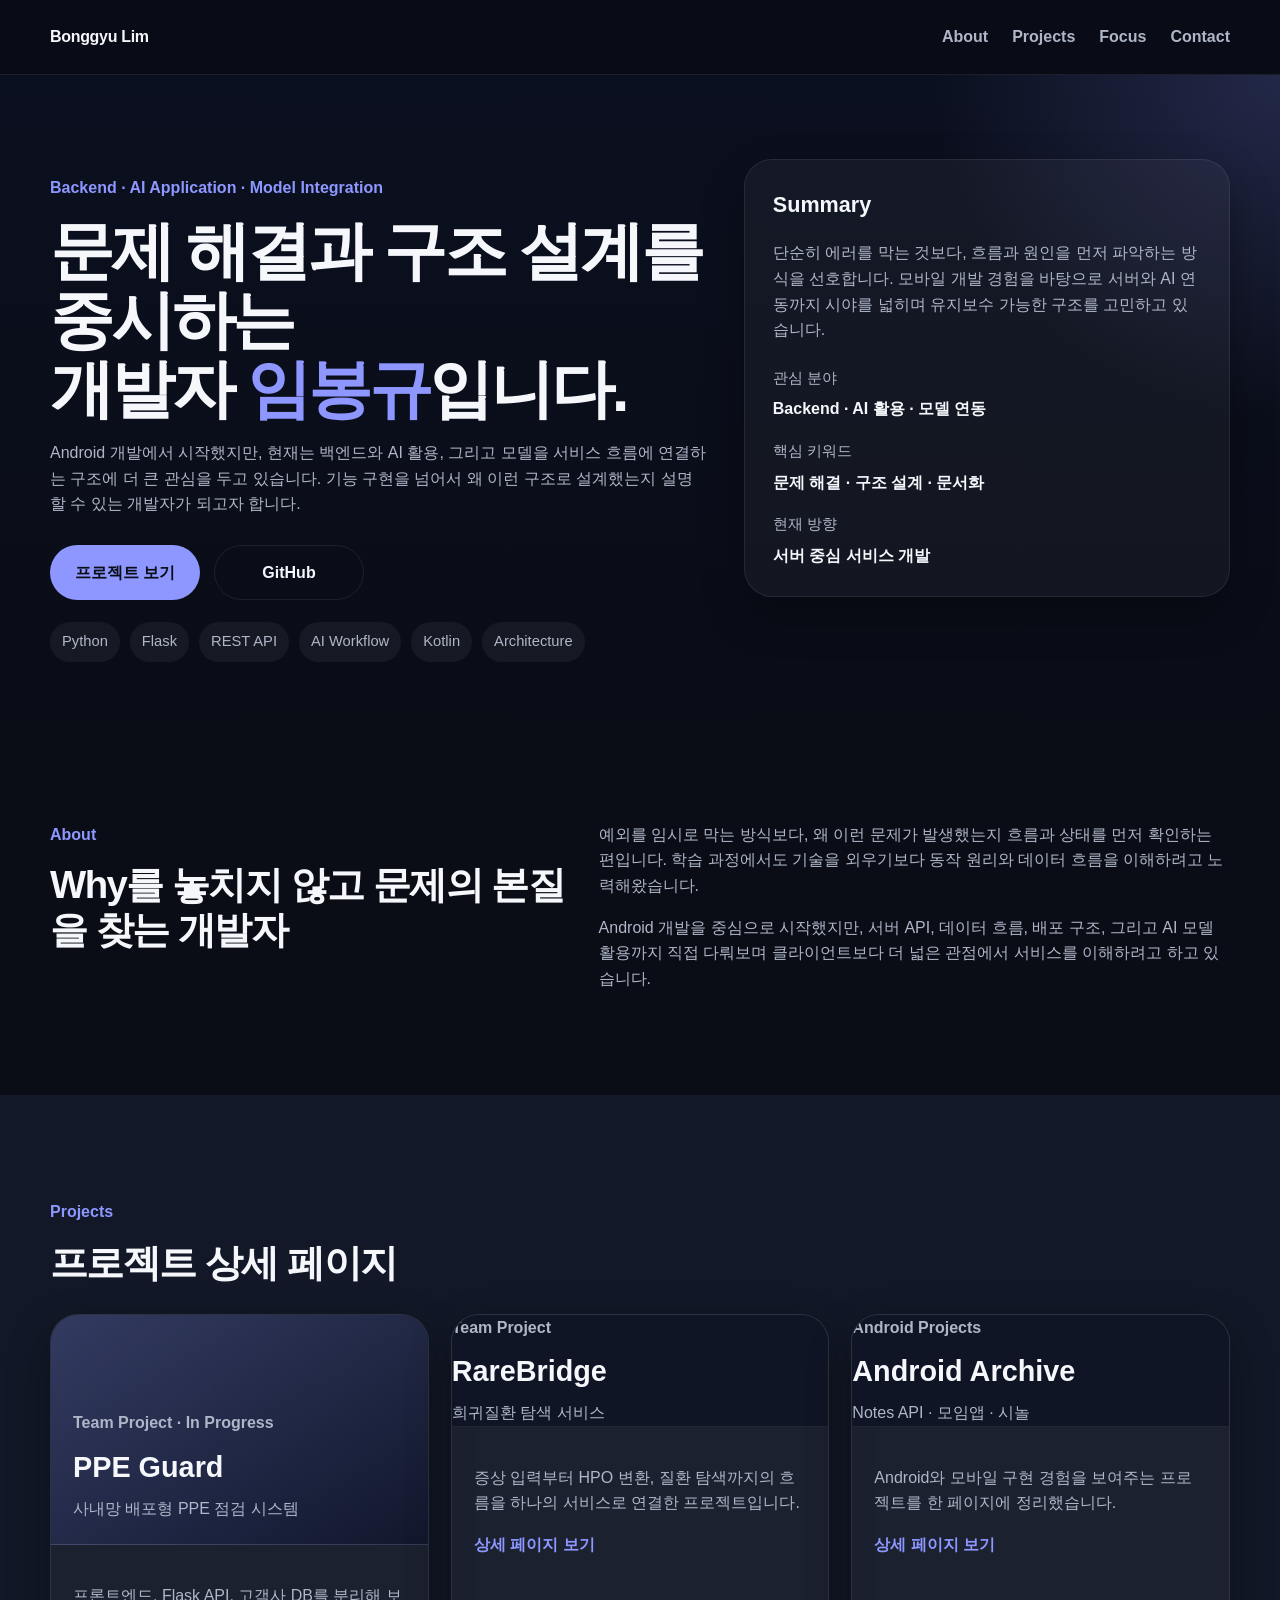
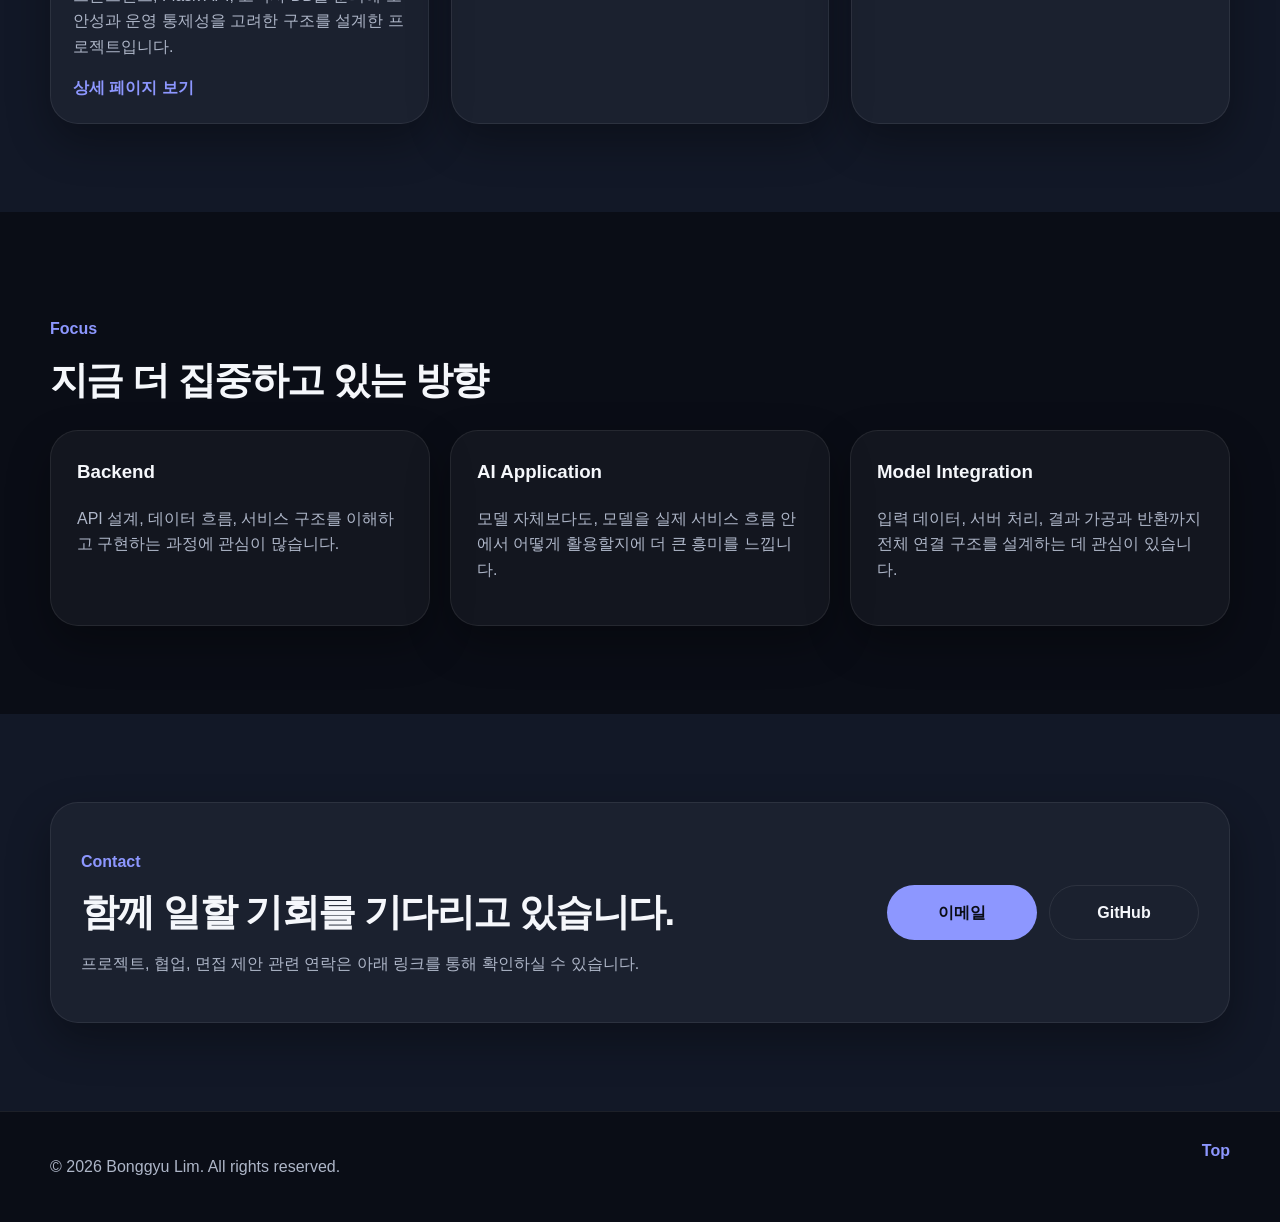
==== commit 170cf239: "feat: build portfolio landing page" ====
--- a/index.html
+++ b/index.html
@@ -104,68 +104,67 @@
       </div>
     </section>
 
-    <section id="projects" class="section section-dark">
-      <div class="container">
-        <div class="section-head">
-          <div>
-            <p class="section-label">Projects</p>
-            <h2>프로젝트별 상세 페이지</h2>
-          </div>
-        </div>
-
-        <div class="project-grid-main">
-          <article class="project-link-card">
-            <div class="project-cover gradient-cover">
-              <div class="project-cover-inner">
-                <p class="project-kind">Team Project · In Progress</p>
-                <h3>PPE Guard</h3>
-                <p>사내망 배포형 PPE 점검 시스템</p>
-              </div>
-            </div>
-            <div class="project-card-body">
-              <p class="project-desc">
-                프론트엔드, Flask API, 고객사 DB를 분리해
-                보안성과 운영 통제성을 고려한 구조를 설계한 프로젝트입니다.
-              </p>
-              <a class="text-link" href="./pages/ppe-guard.html">상세 페이지 보기</a>
-            </div>
-          </article>
-
-          <article class="project-link-card">
-            <div class="project-cover video-cover small-video">
-              <video controls preload="metadata" muted playsinline>
-                <source src="./assets/Rarebridge.mp4" type="video/mp4" />
-              </video>
-            </div>
-            <div class="project-card-body">
-              <p class="project-kind">Team Project</p>
-              <h3>RareBridge</h3>
-              <p class="project-desc">
-                증상 입력부터 HPO 변환, 질환 탐색까지의 흐름을 하나의 서비스로 연결한 프로젝트입니다.
-              </p>
-              <a class="text-link" href="./pages/rarebridge.html">상세 페이지 보기</a>
-            </div>
-          </article>
-
-          <article class="project-link-card">
-            <div class="project-cover android-preview">
-              <div class="android-mini-grid">
-                <img src="./assets/note_after.png" alt="노트앱 화면" />
-                <img src="./assets/sinol-main.png" alt="시놀 화면" class="sinol-preview" />
-              </div>
-            </div>
-            <div class="project-card-body">
-              <p class="project-kind">Android Projects</p>
-              <h3>Android Archive</h3>
-              <p class="project-desc">
-                Notes API, 모임앱, 시놀 프로젝트를 한 페이지에 정리한 Android 프로젝트 모음입니다.
-              </p>
-              <a class="text-link" href="./pages/android.html">상세 페이지 보기</a>
-            </div>
-          </article>
-        </div>
-      </div>
-    </section>
+   <section id="projects" class="section section-dark">
+  <div class="container">
+    <div class="section-head">
+      <div>
+        <p class="section-label">Projects</p>
+        <h2>프로젝트 상세 페이지</h2>
+      </div>
+    </div>
+
+    <div class="project-grid-main">
+      <article class="project-link-card">
+        <div class="project-cover gradient-cover">
+          <div class="project-cover-inner">
+            <p class="project-kind">Team Project · In Progress</p>
+            <h3>PPE Guard</h3>
+            <p>사내망 배포형 PPE 점검 시스템</p>
+          </div>
+        </div>
+        <div class="project-card-body">
+          <p class="project-desc">
+            프론트엔드, Flask API, 고객사 DB를 분리해
+            보안성과 운영 통제성을 고려한 구조를 설계한 프로젝트입니다.
+          </p>
+          <a class="text-link" href="./pages/ppe-guard.html">상세 페이지 보기</a>
+        </div>
+      </article>
+
+      <article class="project-link-card">
+        <div class="project-cover simple-cover">
+          <div class="project-cover-inner">
+            <p class="project-kind">Team Project</p>
+            <h3>RareBridge</h3>
+            <p>희귀질환 탐색 서비스</p>
+          </div>
+        </div>
+        <div class="project-card-body">
+          <p class="project-desc">
+            증상 입력부터 HPO 변환, 질환 탐색까지의 흐름을 하나의 서비스로 연결한 프로젝트입니다.
+          </p>
+          <a class="text-link" href="./pages/rarebridge.html">상세 페이지 보기</a>
+        </div>
+      </article>
+
+      <article class="project-link-card">
+        <div class="project-cover simple-cover">
+          <div class="project-cover-inner">
+            <p class="project-kind">Android Projects</p>
+            <h3>Android Archive</h3>
+            <p>Notes API · 모임앱 · 시놀</p>
+          </div>
+        </div>
+        <div class="project-card-body">
+          <p class="project-desc">
+            Android와 모바일 구현 경험을 보여주는 프로젝트를 한 페이지에 정리했습니다.
+          </p>
+          <a class="text-link" href="./pages/android.html">상세 페이지 보기</a>
+        </div>
+      </article>
+    </div>
+  </div>
+</section>
 
     <section id="focus" class="section">
       <div class="container">
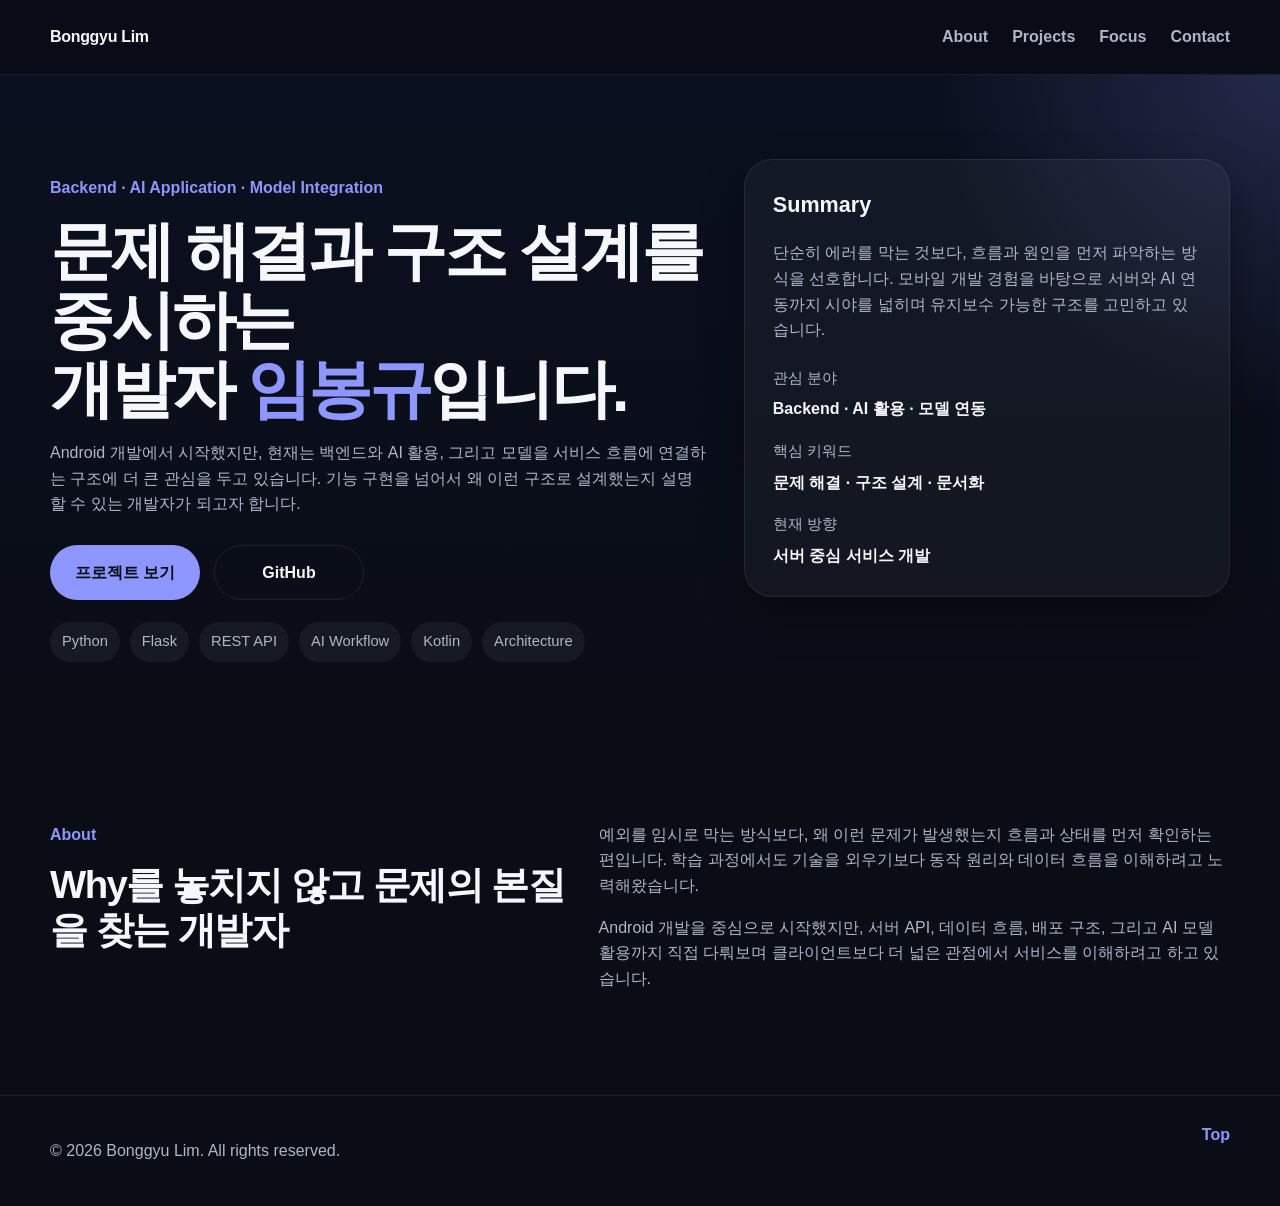
==== commit a1e50485: "feat: build portfolio landing page" ====
--- a/index.html
+++ b/index.html
@@ -104,116 +104,7 @@
       </div>
     </section>
 
-   <section id="projects" class="section section-dark">
-  <div class="container">
-    <div class="section-head">
-      <div>
-        <p class="section-label">Projects</p>
-        <h2>프로젝트 상세 페이지</h2>
-      </div>
-    </div>
 
-    <div class="project-grid-main">
-      <article class="project-link-card">
-        <div class="project-cover gradient-cover">
-          <div class="project-cover-inner">
-            <p class="project-kind">Team Project · In Progress</p>
-            <h3>PPE Guard</h3>
-            <p>사내망 배포형 PPE 점검 시스템</p>
-          </div>
-        </div>
-        <div class="project-card-body">
-          <p class="project-desc">
-            프론트엔드, Flask API, 고객사 DB를 분리해
-            보안성과 운영 통제성을 고려한 구조를 설계한 프로젝트입니다.
-          </p>
-          <a class="text-link" href="./pages/ppe-guard.html">상세 페이지 보기</a>
-        </div>
-      </article>
-
-      <article class="project-link-card">
-        <div class="project-cover simple-cover">
-          <div class="project-cover-inner">
-            <p class="project-kind">Team Project</p>
-            <h3>RareBridge</h3>
-            <p>희귀질환 탐색 서비스</p>
-          </div>
-        </div>
-        <div class="project-card-body">
-          <p class="project-desc">
-            증상 입력부터 HPO 변환, 질환 탐색까지의 흐름을 하나의 서비스로 연결한 프로젝트입니다.
-          </p>
-          <a class="text-link" href="./pages/rarebridge.html">상세 페이지 보기</a>
-        </div>
-      </article>
-
-      <article class="project-link-card">
-        <div class="project-cover simple-cover">
-          <div class="project-cover-inner">
-            <p class="project-kind">Android Projects</p>
-            <h3>Android Archive</h3>
-            <p>Notes API · 모임앱 · 시놀</p>
-          </div>
-        </div>
-        <div class="project-card-body">
-          <p class="project-desc">
-            Android와 모바일 구현 경험을 보여주는 프로젝트를 한 페이지에 정리했습니다.
-          </p>
-          <a class="text-link" href="./pages/android.html">상세 페이지 보기</a>
-        </div>
-      </article>
-    </div>
-  </div>
-</section>
-
-    <section id="focus" class="section">
-      <div class="container">
-        <div class="section-head">
-          <div>
-            <p class="section-label">Focus</p>
-            <h2>지금 더 집중하고 있는 방향</h2>
-          </div>
-        </div>
-
-        <div class="focus-grid">
-          <article class="focus-card">
-            <h3>Backend</h3>
-            <p>
-              API 설계, 데이터 흐름, 서비스 구조를 이해하고 구현하는 과정에 관심이 많습니다.
-            </p>
-          </article>
-          <article class="focus-card">
-            <h3>AI Application</h3>
-            <p>
-              모델 자체보다도, 모델을 실제 서비스 흐름 안에서 어떻게 활용할지에 더 큰 흥미를 느낍니다.
-            </p>
-          </article>
-          <article class="focus-card">
-            <h3>Model Integration</h3>
-            <p>
-              입력 데이터, 서버 처리, 결과 가공과 반환까지 전체 연결 구조를 설계하는 데 관심이 있습니다.
-            </p>
-          </article>
-        </div>
-      </div>
-    </section>
-
-    <section id="contact" class="section section-dark contact-section">
-      <div class="container contact-box">
-        <div>
-          <p class="section-label">Contact</p>
-          <h2>함께 일할 기회를 기다리고 있습니다.</h2>
-          <p class="body-muted">
-            프로젝트, 협업, 면접 제안 관련 연락은 아래 링크를 통해 확인하실 수 있습니다.
-          </p>
-        </div>
-
-        <div class="contact-actions">
-          <a class="btn btn-primary" href="mailto:your-email@example.com">이메일</a>
-          <a class="btn btn-secondary" href="https://github.com/bonggyulim" target="_blank" rel="noopener noreferrer">GitHub</a>
-        </div>
-      </div>
-    </section>
   </main>
 
   <footer class="footer">
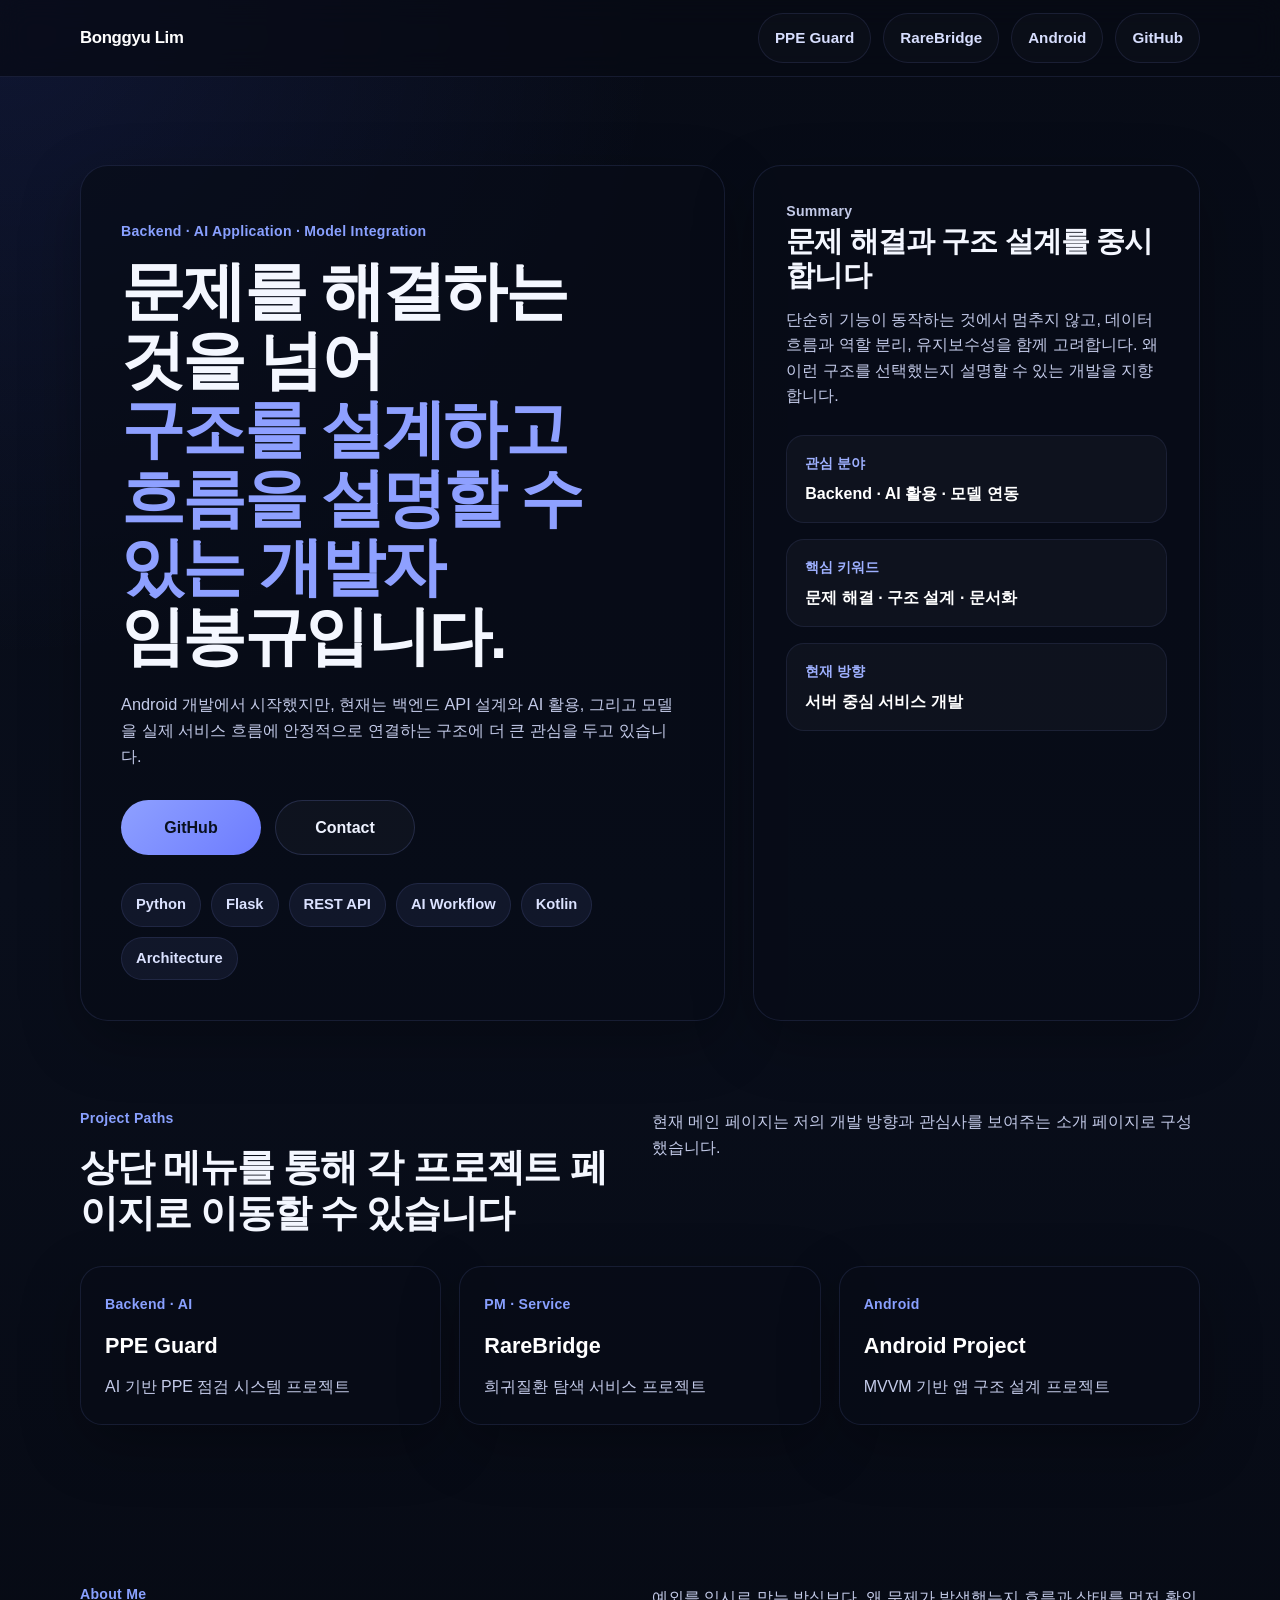
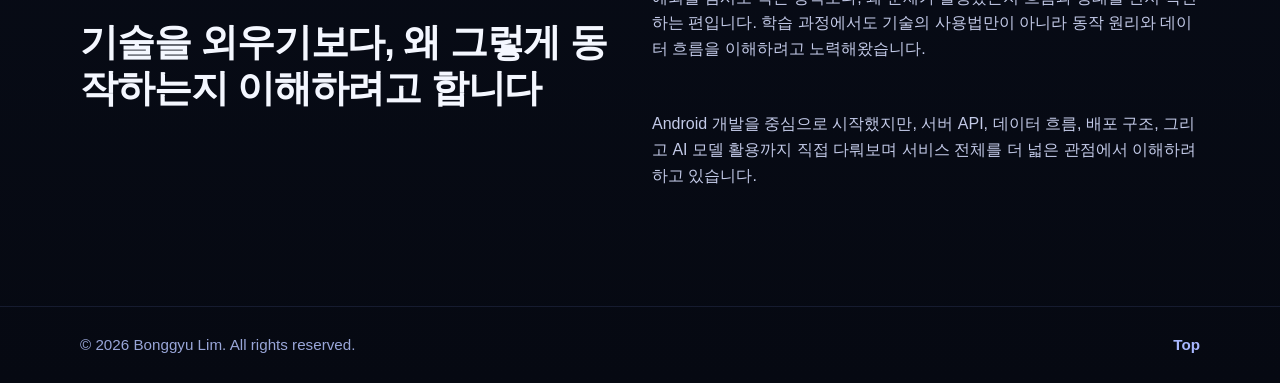
==== commit d667893f: "feat: build portfolio landing page" ====
--- a/index.html
+++ b/index.html
@@ -20,10 +20,16 @@
       </button>
 
       <nav class="nav-links">
-        <a href="#about">About</a>
-        <a href="#projects">Projects</a>
-        <a href="#focus">Focus</a>
-        <a href="#contact">Contact</a>
+        <a href="./pages/ppe-guard.html">PPE Guard</a>
+        <a href="./pages/rarebridge.html">RareBridge</a>
+        <a href="./pages/android.html">Android</a>
+        <a
+          href="https://github.com/bonggyulim"
+          target="_blank"
+          rel="noopener noreferrer"
+        >
+          GitHub
+        </a>
       </nav>
     </div>
   </header>
@@ -33,19 +39,26 @@
       <div class="container hero-grid">
         <div class="hero-copy">
           <p class="eyebrow">Backend · AI Application · Model Integration</p>
+
           <h1>
-            문제 해결과 구조 설계를 중시하는<br />
-            개발자 <span>임봉규</span>입니다.
+            문제를 해결하는 것을 넘어<br />
+            <span>구조를 설계하고 흐름을 설명할 수 있는 개발자</span><br />
+            임봉규입니다.
           </h1>
+
           <p class="hero-desc">
-            Android 개발에서 시작했지만, 현재는 백엔드와 AI 활용,
-            그리고 모델을 서비스 흐름에 연결하는 구조에 더 큰 관심을 두고 있습니다.
-            기능 구현을 넘어서 왜 이런 구조로 설계했는지 설명할 수 있는 개발자가 되고자 합니다.
+            Android 개발에서 시작했지만, 현재는 백엔드 API 설계와
+            AI 활용, 그리고 모델을 실제 서비스 흐름에 안정적으로 연결하는 구조에
+            더 큰 관심을 두고 있습니다.
           </p>
 
           <div class="hero-actions">
-            <a class="btn btn-primary" href="#projects">프로젝트 보기</a>
-            <a class="btn btn-secondary" href="https://github.com/bonggyulim" target="_blank" rel="noopener noreferrer">GitHub</a>
+            <a class="btn btn-primary" href="https://github.com/bonggyulim" target="_blank" rel="noopener noreferrer">
+              GitHub
+            </a>
+            <a class="btn btn-secondary" href="mailto:your-email@example.com">
+              Contact
+            </a>
           </div>
 
           <ul class="tag-list">
@@ -59,52 +72,85 @@
         </div>
 
         <aside class="summary-card">
-          <h2>Summary</h2>
+          <p class="card-label">Summary</p>
+          <h2>문제 해결과 구조 설계를 중시합니다</h2>
           <p>
-            단순히 에러를 막는 것보다, 흐름과 원인을 먼저 파악하는 방식을 선호합니다.
-            모바일 개발 경험을 바탕으로 서버와 AI 연동까지 시야를 넓히며
-            유지보수 가능한 구조를 고민하고 있습니다.
+            단순히 기능이 동작하는 것에서 멈추지 않고,
+            데이터 흐름과 역할 분리, 유지보수성을 함께 고려합니다.
+            왜 이런 구조를 선택했는지 설명할 수 있는 개발을 지향합니다.
           </p>
 
-          <dl class="summary-list">
-            <div>
-              <dt>관심 분야</dt>
-              <dd>Backend · AI 활용 · 모델 연동</dd>
+          <div class="summary-points">
+            <div class="summary-item">
+              <span>관심 분야</span>
+              <strong>Backend · AI 활용 · 모델 연동</strong>
             </div>
-            <div>
-              <dt>핵심 키워드</dt>
-              <dd>문제 해결 · 구조 설계 · 문서화</dd>
+            <div class="summary-item">
+              <span>핵심 키워드</span>
+              <strong>문제 해결 · 구조 설계 · 문서화</strong>
             </div>
-            <div>
-              <dt>현재 방향</dt>
-              <dd>서버 중심 서비스 개발</dd>
+            <div class="summary-item">
+              <span>현재 방향</span>
+              <strong>서버 중심 서비스 개발</strong>
             </div>
-          </dl>
+          </div>
         </aside>
       </div>
     </section>
 
-    <section id="about" class="section">
+    <section class="section section-soft">
+      <div class="container">
+        <div class="quick-links-head">
+          <div>
+            <p class="section-label">Project Paths</p>
+            <h2>상단 메뉴를 통해 각 프로젝트 페이지로 이동할 수 있습니다</h2>
+          </div>
+          <p class="section-desc">
+            현재 메인 페이지는 저의 개발 방향과 관심사를 보여주는 소개 페이지로 구성했습니다.
+          </p>
+        </div>
+
+        <div class="quick-link-grid">
+          <a class="quick-link-card" href="./pages/ppe-guard.html">
+            <span class="quick-link-label">Backend · AI</span>
+            <strong>PPE Guard</strong>
+            <p>AI 기반 PPE 점검 시스템 프로젝트</p>
+          </a>
+
+          <a class="quick-link-card" href="./pages/rarebridge.html">
+            <span class="quick-link-label">PM · Service</span>
+            <strong>RareBridge</strong>
+            <p>희귀질환 탐색 서비스 프로젝트</p>
+          </a>
+
+          <a class="quick-link-card" href="./pages/android.html">
+            <span class="quick-link-label">Android</span>
+            <strong>Android Project</strong>
+            <p>MVVM 기반 앱 구조 설계 프로젝트</p>
+          </a>
+        </div>
+      </div>
+    </section>
+
+    <section class="section">
       <div class="container two-col">
         <div>
-          <p class="section-label">About</p>
-          <h2>Why를 놓치지 않고 문제의 본질을 찾는 개발자</h2>
+          <p class="section-label">About Me</p>
+          <h2>기술을 외우기보다, 왜 그렇게 동작하는지 이해하려고 합니다</h2>
         </div>
 
         <div class="body-copy">
           <p>
-            예외를 임시로 막는 방식보다, 왜 이런 문제가 발생했는지 흐름과 상태를 먼저 확인하는 편입니다.
-            학습 과정에서도 기술을 외우기보다 동작 원리와 데이터 흐름을 이해하려고 노력해왔습니다.
+            예외를 임시로 막는 방식보다, 왜 문제가 발생했는지 흐름과 상태를 먼저 확인하는 편입니다.
+            학습 과정에서도 기술의 사용법만이 아니라 동작 원리와 데이터 흐름을 이해하려고 노력해왔습니다.
           </p>
           <p>
             Android 개발을 중심으로 시작했지만, 서버 API, 데이터 흐름, 배포 구조,
-            그리고 AI 모델 활용까지 직접 다뤄보며 클라이언트보다 더 넓은 관점에서 서비스를 이해하려고 하고 있습니다.
+            그리고 AI 모델 활용까지 직접 다뤄보며 서비스 전체를 더 넓은 관점에서 이해하려 하고 있습니다.
           </p>
         </div>
       </div>
     </section>
-
-
   </main>
 
   <footer class="footer">
--- a/style.css
+++ b/style.css
@@ -1,20 +1,3 @@
-:root {
-  --bg: #0a0d16;
-  --bg-soft: #121827;
-  --card: #161d2d;
-  --card-2: #1a2234;
-  --line: rgba(255, 255, 255, 0.08);
-  --text: #f5f7fb;
-  --muted: #aeb6c8;
-  --primary: #8d97ff;
-  --primary-strong: #7382ff;
-  --radius-xl: 28px;
-  --radius-lg: 22px;
-  --radius-md: 16px;
-  --shadow: 0 18px 44px rgba(0, 0, 0, 0.32);
-  --container: 1180px;
-}
-
 * {
   box-sizing: border-box;
 }
@@ -25,17 +8,12 @@
 
 body {
   margin: 0;
-  background: var(--bg);
-  color: var(--text);
-  font-family: "Pretendard", "Noto Sans KR", Arial, sans-serif;
+  font-family: "Pretendard", "Apple SD Gothic Neo", "Noto Sans KR", sans-serif;
+  background:
+    radial-gradient(circle at top left, rgba(75, 101, 255, 0.12), transparent 28%),
+    linear-gradient(180deg, #070b16 0%, #090e1b 45%, #060912 100%);
+  color: #f4f7ff;
   line-height: 1.6;
-}
-
-img,
-video {
-  display: block;
-  width: 100%;
-  height: auto;
 }
 
 a {
@@ -43,12 +21,14 @@
   text-decoration: none;
 }
 
-button {
-  font: inherit;
+ul {
+  margin: 0;
+  padding: 0;
+  list-style: none;
 }
 
 .container {
-  width: min(100% - 32px, var(--container));
+  width: min(1120px, calc(100% - 48px));
   margin: 0 auto;
 }
 
@@ -57,506 +37,374 @@
   top: 0;
   z-index: 100;
   backdrop-filter: blur(14px);
-  background: rgba(10, 13, 22, 0.82);
-  border-bottom: 1px solid var(--line);
+  background: rgba(8, 11, 20, 0.72);
+  border-bottom: 1px solid rgba(138, 155, 255, 0.12);
 }
 
 .nav {
-  min-height: 74px;
+  min-height: 76px;
   display: flex;
   align-items: center;
   justify-content: space-between;
+  gap: 24px;
 }
 
 .logo {
+  font-size: 1.05rem;
   font-weight: 800;
   letter-spacing: -0.02em;
+  color: #ffffff;
 }
 
 .nav-links {
   display: flex;
-  gap: 24px;
+  align-items: center;
+  gap: 12px;
 }
 
 .nav-links a {
-  color: var(--muted);
+  padding: 12px 16px;
+  border: 1px solid rgba(138, 155, 255, 0.12);
+  border-radius: 999px;
+  background: rgba(255, 255, 255, 0.02);
+  color: #d7defe;
+  font-size: 0.95rem;
   font-weight: 600;
+  transition: 0.2s ease;
 }
 
 .nav-links a:hover {
-  color: var(--text);
+  transform: translateY(-1px);
+  border-color: rgba(138, 155, 255, 0.3);
+  background: rgba(112, 130, 255, 0.12);
+  color: #ffffff;
 }
 
 .menu-toggle {
   display: none;
-  width: 46px;
-  height: 46px;
+  flex-direction: column;
+  gap: 4px;
+  background: transparent;
   border: 0;
-  background: transparent;
   cursor: pointer;
 }
 
 .menu-toggle span {
-  display: block;
-  width: 24px;
+  width: 22px;
   height: 2px;
-  margin: 5px auto;
+  border-radius: 999px;
   background: #fff;
-  border-radius: 999px;
 }
 
 .hero {
-  padding: 84px 0 56px;
-  background:
-    radial-gradient(circle at top right, rgba(141, 151, 255, 0.18), transparent 24%),
-    linear-gradient(180deg, #0b1020 0%, #0a0d16 100%);
+  padding: 88px 0 72px;
 }
 
 .hero-grid {
   display: grid;
-  grid-template-columns: 1.15fr 0.85fr;
-  gap: 36px;
-  align-items: start;
+  grid-template-columns: 1.3fr 0.9fr;
+  gap: 28px;
+  align-items: stretch;
+}
+
+.hero-copy,
+.summary-card,
+.quick-link-card {
+  border: 1px solid rgba(138, 155, 255, 0.12);
+  background: rgba(8, 12, 24, 0.7);
+  box-shadow: 0 20px 60px rgba(0, 0, 0, 0.28);
+}
+
+.hero-copy {
+  padding: 40px;
+  border-radius: 28px;
 }
 
 .eyebrow,
 .section-label,
-.project-kind {
-  color: var(--primary);
+.card-label,
+.quick-link-label {
+  display: inline-block;
+  margin-bottom: 14px;
+  color: #89a0ff;
+  font-size: 0.88rem;
   font-weight: 700;
+  letter-spacing: 0.02em;
 }
 
 .hero h1 {
-  margin: 14px 0 16px;
-  font-size: clamp(2.3rem, 5vw, 4.5rem);
+  margin: 0 0 20px;
+  font-size: clamp(2.4rem, 5vw, 4.5rem);
   line-height: 1.08;
-  letter-spacing: -0.05em;
+  letter-spacing: -0.04em;
+  word-break: keep-all;
 }
 
 .hero h1 span {
-  color: var(--primary);
-}
-
-.hero-desc,
-.body-copy p,
-.body-muted,
-.page-desc,
-.project-desc,
-.summary-card p,
-.focus-card p,
-.detail-card p,
-.detail-card li {
-  color: var(--muted);
+  color: #8ea0ff;
+}
+
+.hero-desc {
+  max-width: 720px;
+  margin: 0;
+  color: #c3cae8;
+  font-size: 1.02rem;
 }
 
 .hero-actions {
   display: flex;
   gap: 14px;
+  margin-top: 30px;
   flex-wrap: wrap;
-  margin: 28px 0 22px;
 }
 
 .btn {
   display: inline-flex;
   align-items: center;
   justify-content: center;
-  min-width: 150px;
-  padding: 14px 20px;
+  min-width: 140px;
+  padding: 14px 22px;
   border-radius: 999px;
   font-weight: 700;
   transition: 0.2s ease;
 }
 
-.btn:hover {
-  transform: translateY(-2px);
-}
-
 .btn-primary {
-  background: var(--primary);
-  color: #0a0d16;
+  background: linear-gradient(135deg, #8ea0ff, #6d7cff);
+  color: #09101f;
 }
 
 .btn-primary:hover {
-  background: var(--primary-strong);
+  transform: translateY(-1px);
+  box-shadow: 0 12px 30px rgba(109, 124, 255, 0.28);
 }
 
 .btn-secondary {
-  border: 1px solid var(--line);
-  color: var(--text);
+  border: 1px solid rgba(138, 155, 255, 0.18);
+  background: rgba(255, 255, 255, 0.03);
+  color: #eef2ff;
+}
+
+.btn-secondary:hover {
+  transform: translateY(-1px);
+  border-color: rgba(138, 155, 255, 0.32);
 }
 
 .tag-list {
   display: flex;
   flex-wrap: wrap;
   gap: 10px;
-  padding: 0;
-  margin: 0;
-  list-style: none;
+  margin-top: 28px;
 }
 
 .tag-list li {
-  padding: 8px 12px;
+  padding: 9px 14px;
   border-radius: 999px;
-  background: rgba(255, 255, 255, 0.05);
-  color: var(--muted);
+  background: rgba(138, 155, 255, 0.08);
+  border: 1px solid rgba(138, 155, 255, 0.12);
+  color: #dbe2ff;
   font-size: 0.92rem;
-}
-
-.summary-card,
-.project-link-card,
-.focus-card,
-.detail-card,
-.contact-box {
-  background: rgba(255, 255, 255, 0.04);
-  border: 1px solid var(--line);
-  border-radius: var(--radius-xl);
-  box-shadow: var(--shadow);
+  font-weight: 600;
 }
 
 .summary-card {
-  padding: 28px;
+  padding: 32px;
+  border-radius: 28px;
 }
 
 .summary-card h2 {
-  margin-top: 0;
-  font-size: 1.35rem;
-}
-
-.summary-list {
+  margin: 0 0 14px;
+  font-size: 1.8rem;
+  line-height: 1.2;
+  letter-spacing: -0.03em;
+}
+
+.summary-card p {
+  margin: 0;
+  color: #c3cae8;
+}
+
+.summary-points {
+  display: grid;
+  gap: 16px;
+  margin-top: 26px;
+}
+
+.summary-item {
+  padding: 16px 18px;
+  border-radius: 18px;
+  background: rgba(255, 255, 255, 0.03);
+  border: 1px solid rgba(138, 155, 255, 0.1);
+}
+
+.summary-item span {
+  display: block;
+  margin-bottom: 6px;
+  color: #9eb0ff;
+  font-size: 0.88rem;
+  font-weight: 700;
+}
+
+.summary-item strong {
+  color: #ffffff;
+  font-size: 1rem;
+  line-height: 1.5;
+}
+
+.section {
+  padding: 72px 0;
+}
+
+.section-soft {
+  padding-top: 0;
+}
+
+.quick-links-head,
+.two-col {
+  display: grid;
+  grid-template-columns: 1fr 1fr;
+  gap: 24px;
+  align-items: start;
+}
+
+.quick-links-head h2,
+.two-col h2 {
+  margin: 0;
+  font-size: clamp(1.9rem, 3vw, 2.8rem);
+  line-height: 1.2;
+  letter-spacing: -0.03em;
+}
+
+.section-desc,
+.body-copy p {
+  color: #c3cae8;
+  font-size: 1rem;
+}
+
+.body-copy {
   display: grid;
   gap: 18px;
-  margin: 24px 0 0;
-}
-
-.summary-list dt {
-  color: var(--muted);
-  margin-bottom: 6px;
-  font-size: 0.92rem;
-}
-
-.summary-list dd {
-  margin: 0;
+}
+
+.quick-link-grid {
+  display: grid;
+  grid-template-columns: repeat(3, 1fr);
+  gap: 18px;
+  margin-top: 30px;
+}
+
+.quick-link-card {
+  display: block;
+  padding: 24px;
+  border-radius: 22px;
+  transition: 0.2s ease;
+}
+
+.quick-link-card:hover {
+  transform: translateY(-4px);
+  border-color: rgba(138, 155, 255, 0.28);
+  background: rgba(17, 24, 44, 0.9);
+}
+
+.quick-link-card strong {
+  display: block;
+  margin-bottom: 10px;
+  font-size: 1.35rem;
+  color: #ffffff;
+}
+
+.quick-link-card p {
+  margin: 0;
+  color: #c3cae8;
+}
+
+.footer {
+  border-top: 1px solid rgba(138, 155, 255, 0.12);
+  margin-top: 30px;
+}
+
+.footer-inner {
+  min-height: 76px;
+  display: flex;
+  align-items: center;
+  justify-content: space-between;
+  gap: 20px;
+  color: #99a6d8;
+  font-size: 0.95rem;
+}
+
+.text-link {
+  color: #a8b7ff;
   font-weight: 700;
 }
 
-.section {
-  padding: 88px 0;
-}
-
-.section-dark {
-  background: var(--bg-soft);
-}
-
-.two-col {
-  display: grid;
-  grid-template-columns: 0.9fr 1.1fr;
-  gap: 32px;
-}
-
-.section-head {
-  margin-bottom: 28px;
-}
-
-.section h2,
-.page-hero h1 {
-  margin: 10px 0 0;
-  font-size: clamp(1.9rem, 3vw, 2.7rem);
-  line-height: 1.16;
-  letter-spacing: -0.04em;
-}
-
-.project-grid-main {
-  display: grid;
-  grid-template-columns: repeat(3, minmax(0, 1fr));
-  gap: 22px;
-}
-
-.project-link-card {
-  overflow: hidden;
-}
-
-.project-cover {
-  background: #0f1524;
-  border-bottom: 1px solid var(--line);
-}
-
-.gradient-cover {
-  min-height: 230px;
-  display: flex;
-  align-items: end;
-  padding: 22px;
-  background:
-    linear-gradient(135deg, rgba(141, 151, 255, 0.26), rgba(76, 90, 220, 0.06)),
-    linear-gradient(180deg, #141a2a 0%, #0d1321 100%);
-}
-
-.project-cover-inner h3 {
-  margin: 8px 0 6px;
-  font-size: 1.8rem;
-}
-
-.project-cover-inner p {
-  margin: 0;
-  color: var(--muted);
-}
-
-.small-video {
-  padding: 18px;
-}
-
-.small-video video {
-  max-height: 220px;
-  object-fit: cover;
-  border-radius: 16px;
-}
-
-.android-preview {
-  padding: 18px;
-}
-
-.android-mini-grid {
-  display: grid;
-  grid-template-columns: 1fr 1fr;
-  gap: 12px;
-  align-items: start;
-}
-
-.android-mini-grid img {
-  border-radius: 16px;
-  border: 1px solid var(--line);
-  object-fit: cover;
-}
-
-.sinol-preview {
-  min-height: 220px;
-  object-fit: contain;
-  background: #101522;
-}
-
-.project-card-body {
-  padding: 22px;
-}
-
-.project-card-body h3 {
-  margin: 8px 0 10px;
-  font-size: 1.4rem;
-}
-
-.text-link {
-  color: var(--primary);
-  font-weight: 700;
-}
-
-.text-link:hover {
-  text-decoration: underline;
-}
-
-.focus-grid {
-  display: grid;
-  grid-template-columns: repeat(3, minmax(0, 1fr));
-  gap: 20px;
-}
-
-.focus-card {
-  padding: 26px;
-}
-
-.focus-card h3 {
-  margin-top: 0;
-}
-
-.contact-box {
-  display: flex;
-  justify-content: space-between;
-  gap: 28px;
-  align-items: center;
-  padding: 30px;
-}
-
-.contact-actions {
-  display: flex;
-  gap: 12px;
-  flex-wrap: wrap;
-}
-
-.footer {
-  border-top: 1px solid var(--line);
-  padding: 26px 0;
-}
-
-.footer-inner {
-  display: flex;
-  justify-content: space-between;
-  gap: 16px;
-  color: var(--muted);
-}
-
-.page-wrap {
-  min-height: 100vh;
-}
-
-.page-hero {
-  padding: 88px 0 36px;
-  background:
-    radial-gradient(circle at top right, rgba(141, 151, 255, 0.14), transparent 24%),
-    linear-gradient(180deg, #0b1020 0%, #0a0d16 100%);
-}
-
-.detail-layout {
-  display: grid;
-  grid-template-columns: 1.15fr 0.85fr;
-  gap: 24px;
-}
-
-.detail-main,
-.detail-side,
-.android-page-grid {
-  display: grid;
-  gap: 20px;
-}
-
-.detail-card {
-  padding: 26px;
-}
-
-.detail-card h2 {
-  margin-top: 0;
-  font-size: 1.45rem;
-}
-
-.detail-card ul {
-  margin: 0;
-  padding-left: 18px;
-}
-
-.sticky-card {
-  position: sticky;
-  top: 94px;
-}
-
-.media-panel {
-  border: 1px solid var(--line);
-  border-radius: 18px;
-  overflow: hidden;
-  background: #0f1524;
-}
-
-.media-small {
-  max-width: 700px;
-}
-
-.media-small video {
-  max-height: 360px;
-  object-fit: contain;
-}
-
-.compare-grid {
-  display: grid;
-  grid-template-columns: repeat(2, minmax(0, 1fr));
-  gap: 16px;
-  margin-top: 18px;
-}
-
-.compare-item {
-  padding: 14px;
-  border: 1px solid var(--line);
-  border-radius: 18px;
-  background: rgba(255, 255, 255, 0.03);
-}
-
-.compare-item h4 {
-  margin: 0 0 12px;
-}
-
-.compare-item img {
-  border-radius: 14px;
-}
-
-.media-tall img {
-  max-height: 540px;
-  object-fit: contain;
-  background: #101522;
-}
-
-.sinol-card {
-  padding-bottom: 30px;
-}
-
-.sinol-large {
-  margin-top: 18px;
-  max-width: 520px;
-}
-
-.sinol-large img {
-  border-radius: 18px;
-  border: 1px solid var(--line);
-  object-fit: contain;
-  background: #101522;
-}
-
-@media (max-width: 1080px) {
-  .project-grid-main,
-  .focus-grid,
-  .detail-layout,
-  .two-col {
+@media (max-width: 960px) {
+  .hero-grid,
+  .quick-links-head,
+  .two-col,
+  .quick-link-grid {
     grid-template-columns: 1fr;
   }
 
-  .sticky-card {
-    position: static;
-  }
-}
-
-@media (max-width: 768px) {
+  .hero {
+    padding: 64px 0 56px;
+  }
+
+  .hero-copy,
+  .summary-card {
+    padding: 28px;
+  }
+}
+
+@media (max-width: 760px) {
+  .menu-toggle {
+    display: flex;
+  }
+
+  .nav {
+    position: relative;
+  }
+
   .nav-links {
+    position: absolute;
+    top: calc(100% + 12px);
+    right: 0;
+    left: 0;
     display: none;
-    position: absolute;
-    top: 74px;
-    left: 16px;
-    right: 16px;
-    padding: 16px;
     flex-direction: column;
-    background: #131a2a;
-    border: 1px solid var(--line);
+    align-items: stretch;
+    padding: 14px;
     border-radius: 18px;
-  }
-
-  .nav-links.is-open {
+    background: rgba(8, 11, 20, 0.96);
+    border: 1px solid rgba(138, 155, 255, 0.12);
+  }
+
+  .nav-links.open {
     display: flex;
   }
 
-  .menu-toggle {
-    display: block;
-  }
-
-  .hero-grid,
-  .contact-box,
-  .focus-grid,
-  .project-grid-main,
-  .compare-grid,
-  .android-mini-grid {
-    grid-template-columns: 1fr;
-  }
-
-  .hero,
-  .section,
-  .page-hero {
-    padding-top: 70px;
-    padding-bottom: 52px;
+  .nav-links a {
+    width: 100%;
+    text-align: center;
+  }
+
+  .container {
+    width: min(100% - 32px, 1120px);
   }
 
   .hero h1 {
-    font-size: 2.5rem;
-  }
-
-  .summary-card,
-  .project-card-body,
-  .detail-card,
-  .focus-card {
-    padding: 22px;
+    font-size: 2.3rem;
+  }
+
+  .summary-card h2,
+  .quick-links-head h2,
+  .two-col h2 {
+    font-size: 1.7rem;
   }
 
   .footer-inner {
     flex-direction: column;
+    justify-content: center;
+    padding: 20px 0;
   }
 }
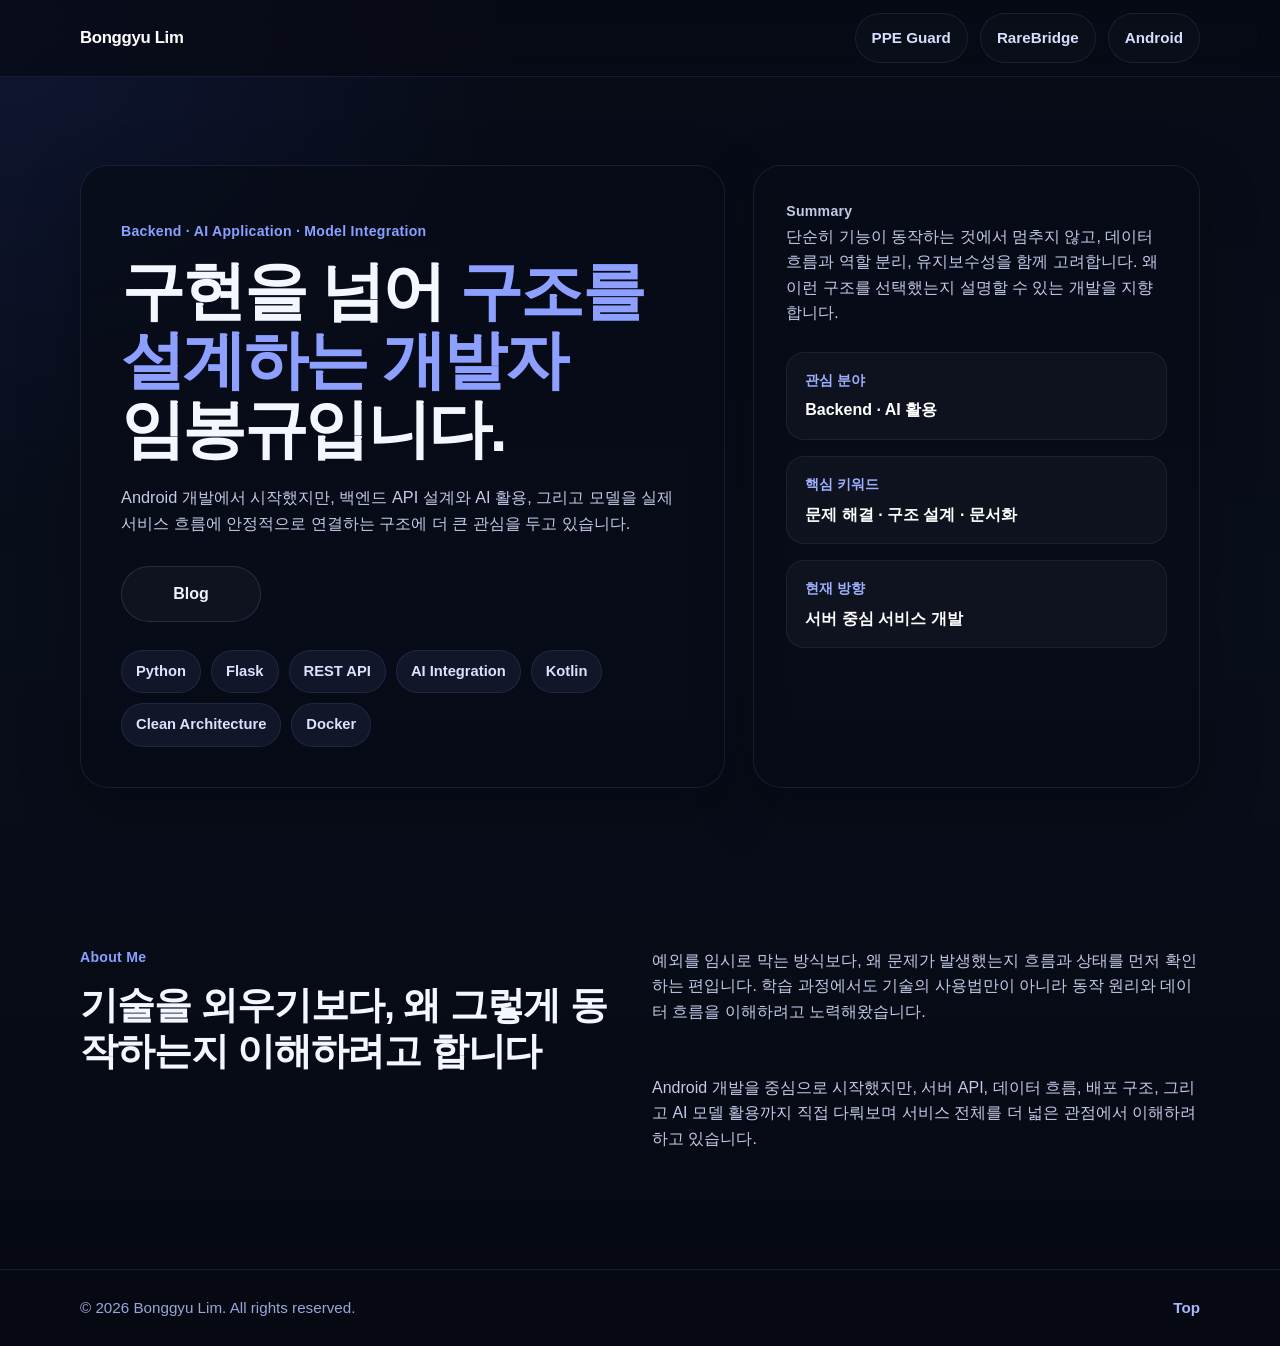
==== commit 3597093f: "commit" ====
--- a/index.html
+++ b/index.html
@@ -23,13 +23,6 @@
         <a href="./pages/ppe-guard.html">PPE Guard</a>
         <a href="./pages/rarebridge.html">RareBridge</a>
         <a href="./pages/android.html">Android</a>
-        <a
-          href="https://github.com/bonggyulim"
-          target="_blank"
-          rel="noopener noreferrer"
-        >
-          GitHub
-        </a>
       </nav>
     </div>
   </header>
@@ -41,23 +34,20 @@
           <p class="eyebrow">Backend · AI Application · Model Integration</p>
 
           <h1>
-            문제를 해결하는 것을 넘어<br />
-            <span>구조를 설계하고 흐름을 설명할 수 있는 개발자</span><br />
+            구현을 넘어
+            <span>구조를 설계하는 개발자</span><br />
             임봉규입니다.
           </h1>
 
           <p class="hero-desc">
-            Android 개발에서 시작했지만, 현재는 백엔드 API 설계와
+            Android 개발에서 시작했지만, 백엔드 API 설계와
             AI 활용, 그리고 모델을 실제 서비스 흐름에 안정적으로 연결하는 구조에
             더 큰 관심을 두고 있습니다.
           </p>
 
           <div class="hero-actions">
-            <a class="btn btn-primary" href="https://github.com/bonggyulim" target="_blank" rel="noopener noreferrer">
-              GitHub
-            </a>
-            <a class="btn btn-secondary" href="mailto:your-email@example.com">
-              Contact
+            <a class="btn btn-secondary" href="https://bonggyulim.tistory.com/" target="_blank" rel="noopener noreferrer">
+              Blog
             </a>
           </div>
 
@@ -65,15 +55,15 @@
             <li>Python</li>
             <li>Flask</li>
             <li>REST API</li>
-            <li>AI Workflow</li>
+            <li>AI Integration</li>
             <li>Kotlin</li>
-            <li>Architecture</li>
+            <li>Clean Architecture</li>
+            <li>Docker</li>
           </ul>
         </div>
 
         <aside class="summary-card">
           <p class="card-label">Summary</p>
-          <h2>문제 해결과 구조 설계를 중시합니다</h2>
           <p>
             단순히 기능이 동작하는 것에서 멈추지 않고,
             데이터 흐름과 역할 분리, 유지보수성을 함께 고려합니다.
@@ -83,7 +73,7 @@
           <div class="summary-points">
             <div class="summary-item">
               <span>관심 분야</span>
-              <strong>Backend · AI 활용 · 모델 연동</strong>
+              <strong>Backend · AI 활용</strong>
             </div>
             <div class="summary-item">
               <span>핵심 키워드</span>
@@ -95,40 +85,6 @@
             </div>
           </div>
         </aside>
-      </div>
-    </section>
-
-    <section class="section section-soft">
-      <div class="container">
-        <div class="quick-links-head">
-          <div>
-            <p class="section-label">Project Paths</p>
-            <h2>상단 메뉴를 통해 각 프로젝트 페이지로 이동할 수 있습니다</h2>
-          </div>
-          <p class="section-desc">
-            현재 메인 페이지는 저의 개발 방향과 관심사를 보여주는 소개 페이지로 구성했습니다.
-          </p>
-        </div>
-
-        <div class="quick-link-grid">
-          <a class="quick-link-card" href="./pages/ppe-guard.html">
-            <span class="quick-link-label">Backend · AI</span>
-            <strong>PPE Guard</strong>
-            <p>AI 기반 PPE 점검 시스템 프로젝트</p>
-          </a>
-
-          <a class="quick-link-card" href="./pages/rarebridge.html">
-            <span class="quick-link-label">PM · Service</span>
-            <strong>RareBridge</strong>
-            <p>희귀질환 탐색 서비스 프로젝트</p>
-          </a>
-
-          <a class="quick-link-card" href="./pages/android.html">
-            <span class="quick-link-label">Android</span>
-            <strong>Android Project</strong>
-            <p>MVVM 기반 앱 구조 설계 프로젝트</p>
-          </a>
-        </div>
       </div>
     </section>
 
@@ -162,4 +118,4 @@
 
   <script src="./script.js"></script>
 </body>
-</html>+</html>
--- a/style.css
+++ b/style.css
@@ -338,6 +338,292 @@
   font-weight: 700;
 }
 
+.page-wrap {
+  padding-bottom: 32px;
+}
+
+.panel,
+.portfolio-card {
+  border: 1px solid rgba(138, 155, 255, 0.12);
+  background: rgba(8, 12, 24, 0.72);
+  box-shadow: 0 20px 60px rgba(0, 0, 0, 0.24);
+}
+
+.project-page {
+  padding-top: 14px;
+}
+
+.project-shell {
+  padding: 18px 0 0;
+}
+
+.project-head {
+  margin-bottom: 14px;
+}
+
+.project-kicker,
+.scan-card-label {
+  display: inline-block;
+  margin: 0 0 6px;
+  color: #8ea0ff;
+  font-size: 0.68rem;
+  font-weight: 700;
+  letter-spacing: 0.07em;
+  text-transform: uppercase;
+}
+
+.project-head h1 {
+  margin: 0;
+  font-size: clamp(1.78rem, 3.3vw, 2.66rem);
+  line-height: 1.02;
+  letter-spacing: -0.04em;
+}
+
+.project-lead,
+.overview-strip p,
+.project-media-caption,
+.detail-panel p {
+  color: #c5cdec;
+}
+
+.project-lead {
+  max-width: 760px;
+  margin: 7px 0 0;
+  font-size: 0.84rem;
+  line-height: 1.48;
+}
+
+.project-top {
+  display: grid;
+  grid-template-columns: minmax(0, 1.45fr) minmax(280px, 0.68fr);
+  gap: 14px;
+  align-items: start;
+}
+
+.project-media,
+.scan-card,
+.overview-strip,
+.detail-panel,
+.detail-disclosure {
+  border-radius: 24px;
+}
+
+.project-media,
+.scan-card,
+.overview-strip,
+.detail-panel {
+  padding: 14px;
+}
+
+.project-side {
+  display: grid;
+  gap: 12px;
+}
+
+.scan-card h2 {
+  margin: 0;
+  font-size: 1.03rem;
+  line-height: 1.24;
+  letter-spacing: -0.02em;
+}
+
+.scan-list,
+.detail-list {
+  display: grid;
+  gap: 7px;
+  margin-top: 10px;
+}
+
+.scan-list li,
+.detail-list li,
+.compact-story-list li {
+  position: relative;
+  padding-left: 14px;
+  color: #e2e8ff;
+  font-size: 0.82rem;
+  line-height: 1.42;
+}
+
+.scan-list li::before,
+.detail-list li::before,
+.compact-story-list li::before {
+  content: "";
+  position: absolute;
+  top: 0.7em;
+  left: 0;
+  width: 6px;
+  height: 6px;
+  border-radius: 999px;
+  background: #8ea0ff;
+}
+
+.project-media-frame {
+  display: flex;
+  align-items: center;
+  justify-content: center;
+  overflow: hidden;
+  border-radius: 20px;
+  border: 1px solid rgba(138, 155, 255, 0.12);
+  background:
+    linear-gradient(180deg, rgba(16, 22, 40, 0.95), rgba(10, 14, 28, 0.95)),
+    radial-gradient(circle at top, rgba(142, 160, 255, 0.14), transparent 60%);
+}
+
+.project-media-frame-large {
+  min-height: 332px;
+  max-height: 430px;
+}
+
+.project-media-frame img,
+.project-media-frame video {
+  width: 100%;
+  height: 100%;
+  object-fit: cover;
+  display: block;
+}
+
+.project-media-caption {
+  margin: 8px 2px 0;
+  font-size: 0.76rem;
+  line-height: 1.4;
+}
+
+.project-media-frame-collage {
+  display: grid;
+  grid-template-columns: 1fr 1fr;
+  grid-template-rows: 220px 220px;
+  gap: 10px;
+  padding: 10px;
+}
+
+.collage-item {
+  overflow: hidden;
+  border-radius: 16px;
+  border: 1px solid rgba(138, 155, 255, 0.12);
+  background: rgba(6, 10, 20, 0.85);
+}
+
+.collage-item-wide {
+  grid-column: span 2;
+}
+
+.collage-item img {
+  width: 100%;
+  height: 100%;
+  object-fit: cover;
+  display: block;
+}
+
+.overview-strip {
+  margin-top: 12px;
+  background: rgba(11, 16, 30, 0.76);
+}
+
+.overview-strip p {
+  margin: 0;
+  font-size: 0.84rem;
+  line-height: 1.52;
+}
+
+.detail-stack {
+  display: grid;
+  gap: 14px;
+  margin-top: 14px;
+}
+
+.detail-disclosure {
+  border: 1px solid rgba(138, 155, 255, 0.12);
+  background: rgba(8, 12, 24, 0.62);
+  box-shadow: 0 20px 60px rgba(0, 0, 0, 0.18);
+  overflow: hidden;
+}
+
+.detail-disclosure summary {
+  cursor: pointer;
+  list-style: none;
+  padding: 16px 18px;
+  font-size: 0.95rem;
+  font-weight: 700;
+  color: #edf2ff;
+}
+
+.detail-disclosure summary::-webkit-details-marker {
+  display: none;
+}
+
+.detail-disclosure[open] summary {
+  border-bottom: 1px solid rgba(138, 155, 255, 0.1);
+}
+
+.detail-grid {
+  display: grid;
+  grid-template-columns: repeat(2, minmax(0, 1fr));
+  gap: 14px;
+  padding: 16px 18px 18px;
+}
+
+.detail-panel {
+  background: rgba(255, 255, 255, 0.03);
+  border: 1px solid rgba(138, 155, 255, 0.1);
+}
+
+.detail-panel h3 {
+  margin: 0 0 10px;
+  font-size: 0.98rem;
+  line-height: 1.35;
+}
+
+.detail-panel p {
+  margin: 0;
+  font-size: 0.93rem;
+  line-height: 1.66;
+}
+
+.compact-list {
+  gap: 8px;
+  margin-top: 10px;
+}
+
+.compact-story-list {
+  display: grid;
+  gap: 12px;
+  margin: 12px 0 0;
+  padding: 0;
+  list-style: none;
+}
+
+.compact-story-list strong,
+.detail-panel strong {
+  display: block;
+  margin-bottom: 4px;
+  color: #ffffff;
+  font-size: 0.94rem;
+}
+
+.compact-story-list span {
+  display: block;
+  margin-top: 4px;
+  color: #c5cdec;
+  font-size: 0.9rem;
+  line-height: 1.58;
+}
+
+.code-block {
+  margin: 12px 0 0;
+  padding: 16px 18px;
+  border-radius: 18px;
+  border: 1px solid rgba(138, 155, 255, 0.12);
+  background: rgba(4, 8, 18, 0.85);
+  color: #dbe3ff;
+  overflow-x: auto;
+  font-size: 0.86rem;
+  line-height: 1.58;
+}
+
+.code-block code {
+  font-family: "Consolas", "SFMono-Regular", monospace;
+}
+
 @media (max-width: 960px) {
   .hero-grid,
   .quick-links-head,
@@ -346,6 +632,11 @@
     grid-template-columns: 1fr;
   }
 
+  .project-top,
+  .detail-grid {
+    grid-template-columns: 1fr;
+  }
+
   .hero {
     padding: 64px 0 56px;
   }
@@ -353,6 +644,11 @@
   .hero-copy,
   .summary-card {
     padding: 28px;
+  }
+
+  .project-media-frame-large {
+    min-height: 300px;
+    max-height: 390px;
   }
 }
 
@@ -402,9 +698,47 @@
     font-size: 1.7rem;
   }
 
+  .project-shell {
+    padding-top: 16px;
+  }
+
+  .project-head h1 {
+    font-size: 1.9rem;
+  }
+
+  .project-lead,
+  .overview-strip p,
+  .detail-panel p,
+  .scan-list li,
+  .detail-list li,
+  .compact-story-list li {
+    font-size: 0.92rem;
+  }
+
+  .project-media,
+  .scan-card,
+  .overview-strip,
+  .detail-panel {
+    padding: 16px;
+  }
+
+  .project-media-frame-large {
+    min-height: 240px;
+    max-height: 320px;
+  }
+
+  .project-media-frame-collage {
+    grid-template-columns: 1fr;
+    grid-template-rows: 180px 180px 180px;
+  }
+
+  .collage-item-wide {
+    grid-column: span 1;
+  }
+
   .footer-inner {
     flex-direction: column;
     justify-content: center;
     padding: 20px 0;
   }
-}+}
